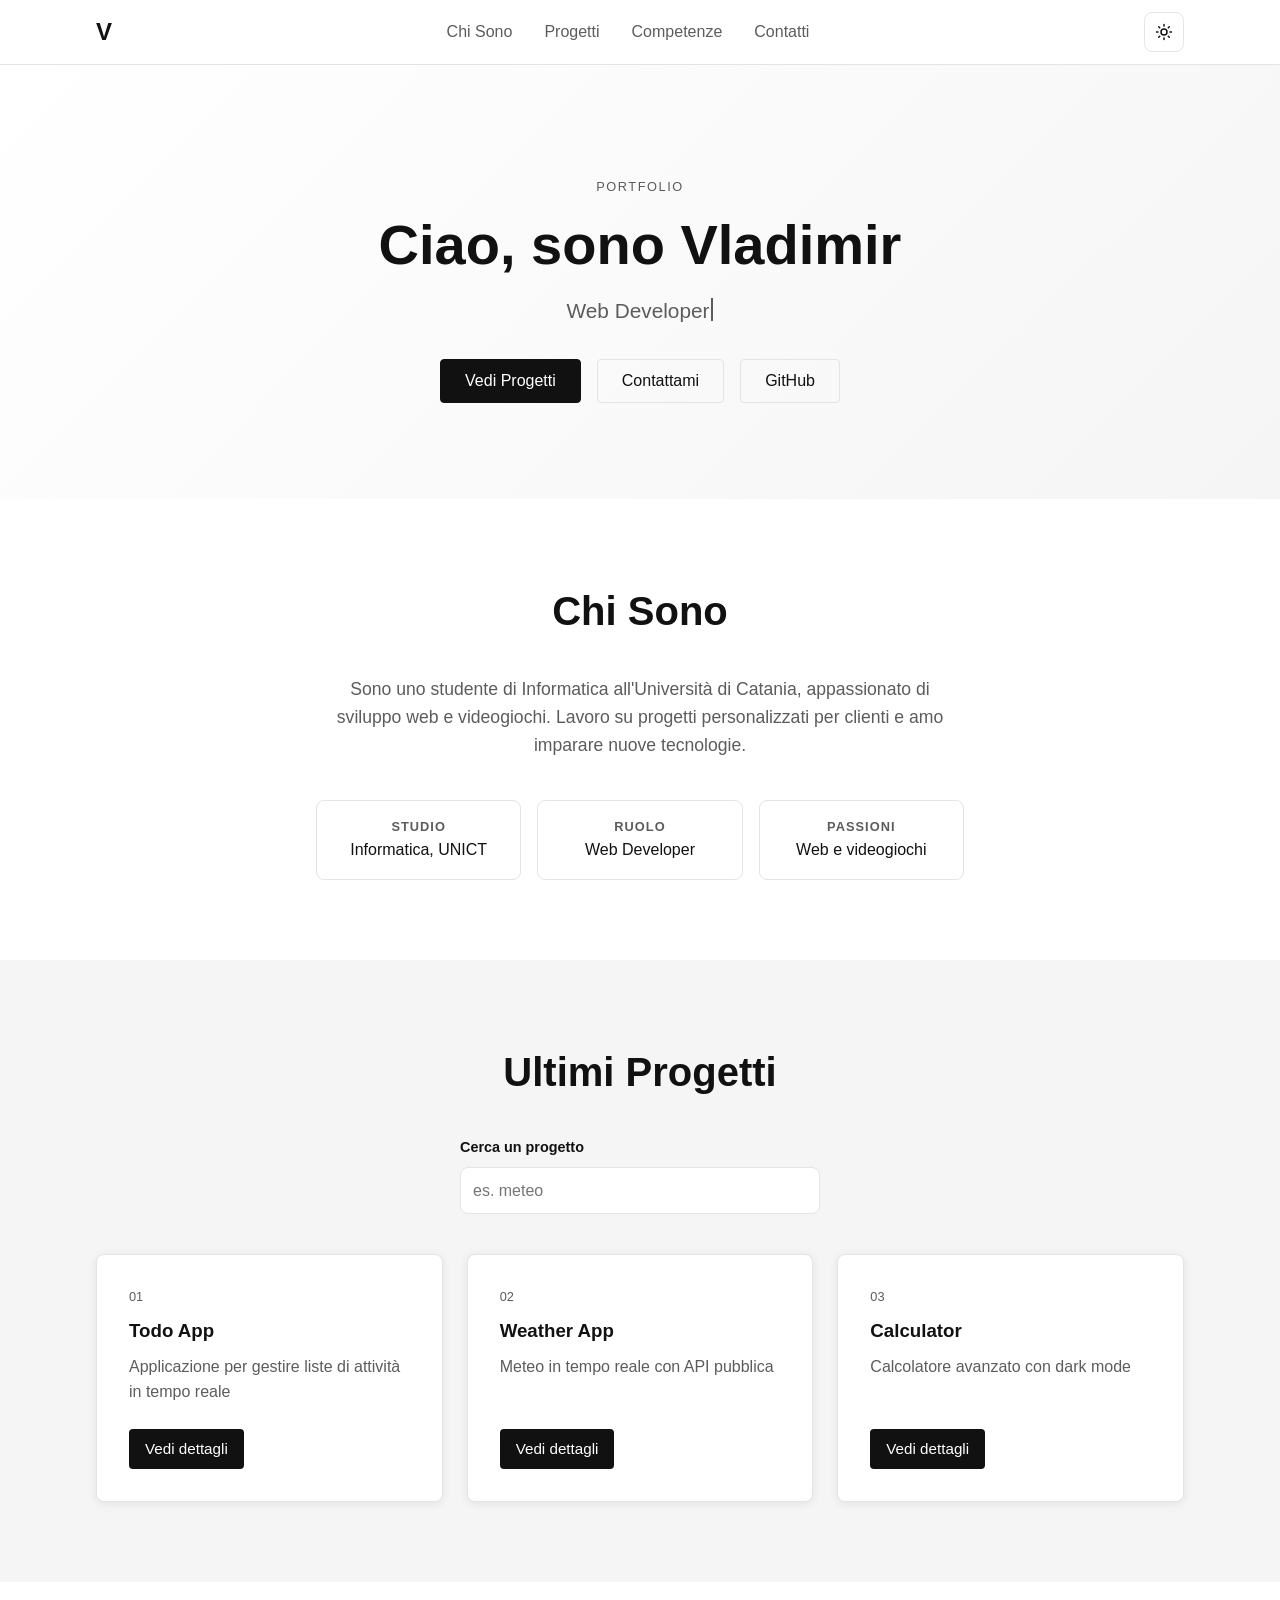
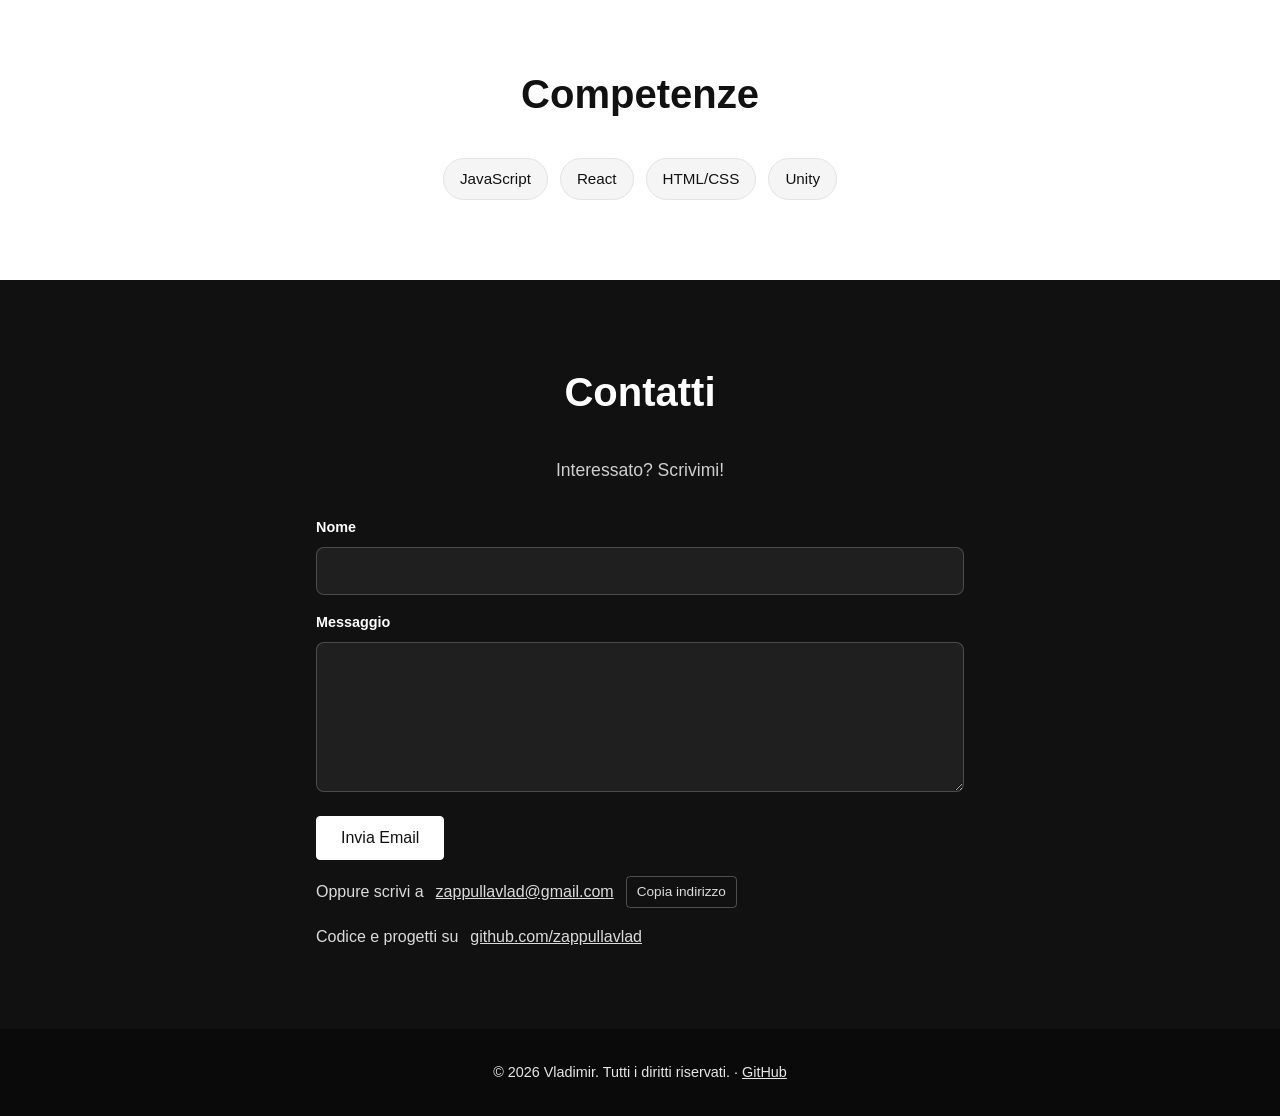
==== index.html @ 9444d444 "Primo commit: portfolio personale Co-Authored-By: Claude Opus 5.5 (1M context) <noreply@anthropic.co" ====
<!DOCTYPE html>
<html lang="it">
<head>
    <meta charset="UTF-8">
    <meta name="viewport" content="width=device-width, initial-scale=1.0">
    <meta name="description" content="Vladimir, Web Developer e studente di Informatica all'Università di Catania.">
    <title>Vladimir - Web Developer</title>
    <link rel="stylesheet" href="style.css">
    <script>
        // Applica il tema salvato prima del render per evitare il flash
        try {
            const t = localStorage.getItem('theme');
            if (t) document.documentElement.dataset.theme = t;
        } catch (e) {}
    </script>
</head>
<body>
    <a class="skip-link" href="#main">Vai al contenuto</a>

    <header class="navbar">
        <div class="container nav-inner">
            <a href="#home" class="logo" aria-label="Vladimir, torna all'inizio">V</a>

            <nav id="nav-menu" class="nav-menu" aria-label="Navigazione principale">
                <ul class="nav-links">
                    <li><a href="#about">Chi Sono</a></li>
                    <li><a href="#projects">Progetti</a></li>
                    <li><a href="#skills">Competenze</a></li>
                    <li><a href="#contact">Contatti</a></li>
                </ul>
            </nav>

            <div class="nav-actions">
                <button class="icon-btn" id="theme-toggle" type="button" aria-label="Cambia tema">
                    <svg class="icon-sun" viewBox="0 0 24 24" aria-hidden="true"><circle cx="12" cy="12" r="4"/><path d="M12 2v2M12 20v2M4.9 4.9l1.4 1.4M17.7 17.7l1.4 1.4M2 12h2M20 12h2M4.9 19.1l1.4-1.4M17.7 6.3l1.4-1.4"/></svg>
                    <svg class="icon-moon" viewBox="0 0 24 24" aria-hidden="true"><path d="M21 12.8A9 9 0 1 1 11.2 3a7 7 0 0 0 9.8 9.8z"/></svg>
                </button>
                <button class="icon-btn menu-toggle" id="menu-toggle" type="button" aria-label="Apri menu" aria-expanded="false" aria-controls="nav-menu">
                    <span></span><span></span><span></span>
                </button>
            </div>
        </div>
    </header>

    <main id="main">
        <!-- HERO -->
        <section id="home" class="hero">
            <div class="container">
                <p class="eyebrow">Portfolio</p>
                <h1>Ciao, sono Vladimir</h1>
                <p class="hero-sub">
                    <span id="typed">Web Developer</span><span class="caret" aria-hidden="true"></span>
                </p>
                <div class="hero-actions">
                    <a href="#projects" class="cta-btn">Vedi Progetti</a>
                    <a href="#contact" class="ghost-btn">Contattami</a>
                    <a href="https://github.com/zappullavlad" class="ghost-btn" target="_blank" rel="noopener">GitHub</a>
                </div>
            </div>
        </section>

        <!-- ABOUT -->
        <section id="about" class="section">
            <div class="container narrow reveal">
                <h2>Chi Sono</h2>
                <p class="lead">Sono uno studente di Informatica all'Università di Catania, appassionato di sviluppo web e videogiochi. Lavoro su progetti personalizzati per clienti e amo imparare nuove tecnologie.</p>
                <ul class="facts">
                    <li><strong>Studio</strong><span>Informatica, UNICT</span></li>
                    <li><strong>Ruolo</strong><span>Web Developer</span></li>
                    <li><strong>Passioni</strong><span>Web e videogiochi</span></li>
                </ul>
            </div>
        </section>

        <!-- PROJECTS -->
        <section id="projects" class="section alt">
            <div class="container">
                <h2 class="reveal">Ultimi Progetti</h2>
                <div class="search-wrap reveal">
                    <label for="project-search">Cerca un progetto</label>
                    <input id="project-search" type="search" placeholder="es. meteo" autocomplete="off">
                </div>
                <div id="projects-grid" class="projects-grid"></div>
                <div id="projects-empty" class="empty" hidden>
                    <p>Nessun progetto corrisponde alla ricerca.</p>
                    <button type="button" class="ghost-btn" id="clear-search">Mostra tutti i progetti</button>
                </div>
            </div>
        </section>

        <!-- SKILLS -->
        <section id="skills" class="section">
            <div class="container narrow reveal">
                <h2>Competenze</h2>
                <ul class="skills" id="skills-list"></ul>
            </div>
        </section>

        <!-- CONTACT -->
        <section id="contact" class="section contact">
            <div class="container narrow reveal">
                <h2>Contatti</h2>
                <p class="lead">Interessato? Scrivimi!</p>

                <form id="contact-form" class="contact-form" novalidate>
                    <div class="field">
                        <label for="cf-name">Nome</label>
                        <input id="cf-name" name="name" type="text" required autocomplete="name">
                        <p class="error" id="cf-name-err" hidden>Inserisci il tuo nome.</p>
                    </div>
                    <div class="field">
                        <label for="cf-message">Messaggio</label>
                        <textarea id="cf-message" name="message" rows="5" required></textarea>
                        <p class="error" id="cf-message-err" hidden>Scrivi un messaggio prima di inviare.</p>
                    </div>
                    <button type="submit" class="cta-btn light">Invia Email</button>
                </form>

                <p class="alt-contact">
                    Oppure scrivi a <a id="email-link" href="#"></a>
                    <button type="button" class="copy-btn" id="copy-email">Copia indirizzo</button>
                </p>
                <p class="alt-contact">
                    Codice e progetti su <a href="https://github.com/zappullavlad" target="_blank" rel="noopener">github.com/zappullavlad</a>
                </p>
            </div>
        </section>
    </main>

    <footer>
        <p>&copy; <span id="year">2026</span> Vladimir. Tutti i diritti riservati. · <a href="https://github.com/zappullavlad" target="_blank" rel="noopener">GitHub</a></p>
    </footer>

    <!-- Dettaglio progetto -->
    <dialog id="project-dialog" class="project-dialog" aria-labelledby="dialog-title">
        <form method="dialog" class="dialog-inner">
            <button class="icon-btn dialog-close" value="close" aria-label="Chiudi">&times;</button>
            <h3 id="dialog-title"></h3>
            <p id="dialog-desc"></p>
            <div id="dialog-links" class="dialog-links"></div>
        </form>
    </dialog>

    <div id="toast" class="toast" role="status" aria-live="polite"></div>

    <script src="script.js"></script>
</body>
</html>
---- style.css ----
/* VARIABILI GLOBALI */
:root {
    --bg: #ffffff;
    --bg-alt: #f5f5f5;
    --surface: #ffffff;
    --text: #111111;
    --muted: #5c5c5c;
    --border: #e4e4e4;
    --accent: #111111;
    --accent-text: #ffffff;
    --contact-bg: #111111;
    --contact-text: #ffffff;
    --shadow: 0 2px 10px rgba(0, 0, 0, 0.08);
    --shadow-hover: 0 12px 28px rgba(0, 0, 0, 0.14);
    --radius: 8px;
    --dur: 200ms;
    --ease: cubic-bezier(0.2, 0.7, 0.2, 1);
    color-scheme: light;
}

@media (prefers-color-scheme: dark) {
    :root:not([data-theme="light"]) {
        --bg: #0f0f10;
        --bg-alt: #161618;
        --surface: #1c1c1f;
        --text: #f2f2f2;
        --muted: #a3a3a8;
        --border: #2c2c30;
        --accent: #f2f2f2;
        --accent-text: #0f0f10;
        --contact-bg: #1c1c1f;
        --contact-text: #f2f2f2;
        --shadow: 0 1px 0 rgba(255, 255, 255, 0.04);
        --shadow-hover: 0 12px 28px rgba(0, 0, 0, 0.5);
        color-scheme: dark;
    }
}

:root[data-theme="dark"] {
    --bg: #0f0f10;
    --bg-alt: #161618;
    --surface: #1c1c1f;
    --text: #f2f2f2;
    --muted: #a3a3a8;
    --border: #2c2c30;
    --accent: #f2f2f2;
    --accent-text: #0f0f10;
    --contact-bg: #1c1c1f;
    --contact-text: #f2f2f2;
    --shadow: 0 1px 0 rgba(255, 255, 255, 0.04);
    --shadow-hover: 0 12px 28px rgba(0, 0, 0, 0.5);
    color-scheme: dark;
}

/* RESET */
* {
    margin: 0;
    padding: 0;
    box-sizing: border-box;
}

html {
    scroll-behavior: smooth;
    scroll-padding-top: 72px;
}

body {
    font-family: -apple-system, BlinkMacSystemFont, 'Segoe UI', Roboto, Oxygen, Ubuntu, Cantarell, sans-serif;
    line-height: 1.6;
    color: var(--text);
    background: var(--bg);
    transition: background var(--dur) var(--ease), color var(--dur) var(--ease);
}

a { color: inherit; }

:focus-visible {
    outline: 2px solid var(--accent);
    outline-offset: 3px;
    border-radius: 4px;
}

.skip-link {
    position: absolute;
    left: 16px;
    top: -48px;
    background: var(--accent);
    color: var(--accent-text);
    padding: 8px 16px;
    border-radius: 4px;
    z-index: 200;
}

.skip-link:focus { top: 8px; }

/* CONTAINER */
.container {
    max-width: 1120px;
    margin: 0 auto;
    padding: 0 16px;
}

.container.narrow { max-width: 680px; }

/* NAVBAR */
.navbar {
    background: color-mix(in srgb, var(--bg) 88%, transparent);
    backdrop-filter: saturate(1.4) blur(8px);
    border-bottom: 1px solid var(--border);
    position: sticky;
    top: 0;
    z-index: 100;
}

.nav-inner {
    display: flex;
    align-items: center;
    justify-content: space-between;
    gap: 16px;
    height: 64px;
}

.logo {
    font-size: 1.5rem;
    font-weight: 700;
    text-decoration: none;
}

.nav-links {
    display: flex;
    list-style: none;
    gap: 32px;
}

.nav-links a {
    text-decoration: none;
    color: var(--muted);
    padding: 4px 0;
    border-bottom: 2px solid transparent;
    transition: color var(--dur) var(--ease), border-color var(--dur) var(--ease);
}

.nav-links a:hover,
.nav-links a.active {
    color: var(--text);
    border-bottom-color: var(--text);
}

.nav-actions {
    display: flex;
    align-items: center;
    gap: 8px;
}

.icon-btn {
    width: 40px;
    height: 40px;
    display: inline-grid;
    place-items: center;
    background: transparent;
    border: 1px solid var(--border);
    border-radius: var(--radius);
    color: var(--text);
    cursor: pointer;
    transition: background var(--dur) var(--ease);
}

.icon-btn:hover { background: var(--bg-alt); }

.icon-btn svg {
    width: 18px;
    height: 18px;
    fill: none;
    stroke: currentColor;
    stroke-width: 2;
    stroke-linecap: round;
}

.icon-moon { display: none; }
:root[data-theme="dark"] .icon-sun { display: none; }
:root[data-theme="dark"] .icon-moon { display: block; }

@media (prefers-color-scheme: dark) {
    :root:not([data-theme="light"]) .icon-sun { display: none; }
    :root:not([data-theme="light"]) .icon-moon { display: block; }
}

.menu-toggle {
    display: none;
    gap: 4px;
    align-content: center;
}

.menu-toggle span {
    display: block;
    width: 18px;
    height: 2px;
    background: currentColor;
    transition: transform var(--dur) var(--ease), opacity var(--dur) var(--ease);
}

.menu-toggle[aria-expanded="true"] span:nth-child(1) { transform: translateY(6px) rotate(45deg); }
.menu-toggle[aria-expanded="true"] span:nth-child(2) { opacity: 0; }
.menu-toggle[aria-expanded="true"] span:nth-child(3) { transform: translateY(-6px) rotate(-45deg); }

/* HERO */
.hero {
    padding: 112px 0 96px;
    text-align: center;
    background: linear-gradient(135deg, var(--bg) 0%, var(--bg-alt) 100%);
}

.eyebrow {
    text-transform: uppercase;
    letter-spacing: 0.12em;
    font-size: 0.8rem;
    color: var(--muted);
    margin-bottom: 16px;
}

.hero h1 {
    font-size: clamp(2.25rem, 6vw, 3.5rem);
    line-height: 1.15;
    margin-bottom: 16px;
}

.hero-sub {
    font-size: clamp(1.05rem, 2.4vw, 1.3rem);
    color: var(--muted);
    margin-bottom: 32px;
    min-height: 1.6em;
}

.caret {
    display: inline-block;
    width: 2px;
    height: 1.1em;
    background: currentColor;
    margin-left: 2px;
    vertical-align: -0.15em;
    animation: blink 1s steps(1) infinite;
}

@keyframes blink { 50% { opacity: 0; } }

.hero-actions {
    display: flex;
    justify-content: center;
    gap: 16px;
    flex-wrap: wrap;
}

/* BOTTONI */
.cta-btn,
.ghost-btn,
.btn {
    display: inline-flex;
    align-items: center;
    justify-content: center;
    min-height: 44px;
    padding: 0 24px;
    border-radius: 4px;
    font: inherit;
    font-size: 1rem;
    text-decoration: none;
    cursor: pointer;
    transition: transform var(--dur) var(--ease), box-shadow var(--dur) var(--ease), background var(--dur) var(--ease);
}

.cta-btn {
    background: var(--accent);
    color: var(--accent-text);
    border: 1px solid var(--accent);
}

.cta-btn:hover {
    transform: translateY(-2px);
    box-shadow: var(--shadow-hover);
}

.cta-btn.light {
    background: var(--contact-text);
    color: var(--contact-bg);
    border-color: var(--contact-text);
}

.ghost-btn {
    background: transparent;
    color: var(--text);
    border: 1px solid var(--border);
}

.ghost-btn:hover { background: var(--bg-alt); }

.btn {
    min-height: 40px;
    padding: 0 16px;
    background: var(--accent);
    color: var(--accent-text);
    border: none;
    font-size: 0.95rem;
}

.btn:hover { opacity: 0.85; }

/* SEZIONI */
.section { padding: 80px 0; }
.section.alt { background: var(--bg-alt); }

.section h2 {
    text-align: center;
    font-size: clamp(1.8rem, 4vw, 2.5rem);
    margin-bottom: 32px;
}

.lead {
    font-size: 1.1rem;
    color: var(--muted);
    text-align: center;
}

/* ABOUT */
.facts {
    list-style: none;
    display: grid;
    grid-template-columns: repeat(3, 1fr);
    gap: 16px;
    margin-top: 40px;
}

.facts li {
    border: 1px solid var(--border);
    border-radius: var(--radius);
    padding: 16px;
    text-align: center;
}

.facts strong {
    display: block;
    font-size: 0.8rem;
    text-transform: uppercase;
    letter-spacing: 0.08em;
    color: var(--muted);
    font-weight: 600;
}

/* PROGETTI */
.search-wrap {
    max-width: 360px;
    margin: 0 auto 40px;
}

.search-wrap label,
.field label {
    display: block;
    font-size: 0.9rem;
    font-weight: 600;
    margin-bottom: 8px;
}

input,
textarea {
    width: 100%;
    font: inherit;
    color: var(--text);
    background: var(--surface);
    border: 1px solid var(--border);
    border-radius: var(--radius);
    padding: 10px 12px;
    min-height: 44px;
}

textarea { resize: vertical; }

.projects-grid {
    display: grid;
    grid-template-columns: repeat(auto-fill, minmax(min(100%, 300px), 1fr));
    gap: 24px;
}

.project-card {
    display: flex;
    flex-direction: column;
    background: var(--surface);
    border: 1px solid var(--border);
    padding: 32px;
    border-radius: var(--radius);
    box-shadow: var(--shadow);
    transition: transform var(--dur) var(--ease), box-shadow var(--dur) var(--ease);
}

.project-card:hover {
    transform: translateY(-4px);
    box-shadow: var(--shadow-hover);
}

.project-num {
    font-size: 0.8rem;
    color: var(--muted);
    font-variant-numeric: tabular-nums;
    margin-bottom: 8px;
}

.project-card h3 { margin-bottom: 8px; }

.project-card p {
    color: var(--muted);
    margin-bottom: 24px;
    flex: 1;
}

.empty {
    text-align: center;
    color: var(--muted);
    display: grid;
    gap: 16px;
    justify-items: center;
}

.empty[hidden] { display: none; }

/* DIALOG */
.project-dialog {
    margin: auto;
    border: 1px solid var(--border);
    border-radius: var(--radius);
    background: var(--surface);
    color: var(--text);
    width: min(520px, calc(100% - 32px));
    box-shadow: var(--shadow-hover);
}

.project-dialog::backdrop { background: rgba(0, 0, 0, 0.45); }

.project-dialog[open] { animation: pop var(--dur) var(--ease); }

@keyframes pop {
    from { opacity: 0; transform: translateY(8px); }
    to { opacity: 1; transform: none; }
}

.dialog-inner {
    position: relative;
    padding: 32px;
}

.dialog-close {
    position: absolute;
    top: 12px;
    right: 12px;
    font-size: 1.4rem;
    line-height: 1;
}

.dialog-inner h3 {
    font-size: 1.5rem;
    margin-bottom: 12px;
    padding-right: 40px;
}

.dialog-inner p {
    color: var(--muted);
    margin-bottom: 24px;
}

.dialog-links {
    display: flex;
    gap: 12px;
    flex-wrap: wrap;
}

.dialog-note {
    font-size: 0.9rem;
    color: var(--muted);
}

/* COMPETENZE */
.skills {
    list-style: none;
    display: flex;
    justify-content: center;
    gap: 12px;
    flex-wrap: wrap;
}

.skill {
    background: var(--bg-alt);
    border: 1px solid var(--border);
    padding: 8px 16px;
    border-radius: 999px;
    font-size: 0.95rem;
}

/* CONTATTI */
.contact {
    background: var(--contact-bg);
    color: var(--contact-text);
}

.contact .lead { color: inherit; opacity: 0.8; margin-bottom: 32px; }

.contact-form {
    display: grid;
    gap: 16px;
    text-align: left;
}

.contact-form input,
.contact-form textarea {
    background: rgba(255, 255, 255, 0.06);
    color: var(--contact-text);
    border-color: rgba(255, 255, 255, 0.2);
}

.contact-form [aria-invalid="true"] { border-color: #ff8a8a; }

.contact-form .cta-btn { justify-self: start; }

.error {
    color: #ff9d9d;
    font-size: 0.9rem;
    margin-top: 6px;
}

.alt-contact {
    margin-top: 16px;
    opacity: 0.85;
    display: flex;
    gap: 12px;
    align-items: center;
    flex-wrap: wrap;
}

.copy-btn {
    font: inherit;
    font-size: 0.85rem;
    background: transparent;
    color: inherit;
    border: 1px solid rgba(255, 255, 255, 0.3);
    border-radius: 4px;
    padding: 4px 10px;
    min-height: 32px;
    cursor: pointer;
}

/* FOOTER */
footer {
    background: #0a0a0a;
    color: #e6e6e6;
    text-align: center;
    padding: 32px 16px;
    font-size: 0.9rem;
}

/* TOAST */
.toast {
    position: fixed;
    left: 50%;
    bottom: 24px;
    transform: translate(-50%, 16px);
    background: var(--accent);
    color: var(--accent-text);
    padding: 10px 16px;
    border-radius: var(--radius);
    opacity: 0;
    pointer-events: none;
    transition: opacity var(--dur) var(--ease), transform var(--dur) var(--ease);
    z-index: 300;
}

.toast.show {
    opacity: 1;
    transform: translate(-50%, 0);
}

/* REVEAL ALLO SCROLL */
.js .reveal {
    opacity: 0;
    transform: translateY(16px);
    transition: opacity 500ms var(--ease), transform 500ms var(--ease);
}

.js .reveal.visible {
    opacity: 1;
    transform: none;
}

/* RESPONSIVE */
@media (max-width: 768px) {
    .menu-toggle { display: inline-grid; }

    .nav-menu {
        position: absolute;
        top: 64px;
        left: 0;
        right: 0;
        background: var(--bg);
        border-bottom: 1px solid var(--border);
        display: none;
    }

    .nav-menu.open { display: block; }

    .nav-links {
        flex-direction: column;
        gap: 0;
        padding: 8px 16px 16px;
    }

    .nav-links a {
        display: block;
        padding: 12px 0;
        border-bottom: 1px solid var(--border);
    }

    .nav-links a.active { border-bottom-color: var(--border); font-weight: 600; }

    .hero { padding: 72px 0 64px; }
    .section { padding: 56px 0; }
    .project-card { padding: 24px; }
    .facts { grid-template-columns: 1fr; }
}

@media (prefers-reduced-motion: reduce) {
    html { scroll-behavior: auto; }
    *, *::before, *::after {
        animation-duration: 0.01ms !important;
        animation-iteration-count: 1 !important;
        transition-duration: 0.01ms !important;
    }
    .js .reveal { opacity: 1; transform: none; }
}
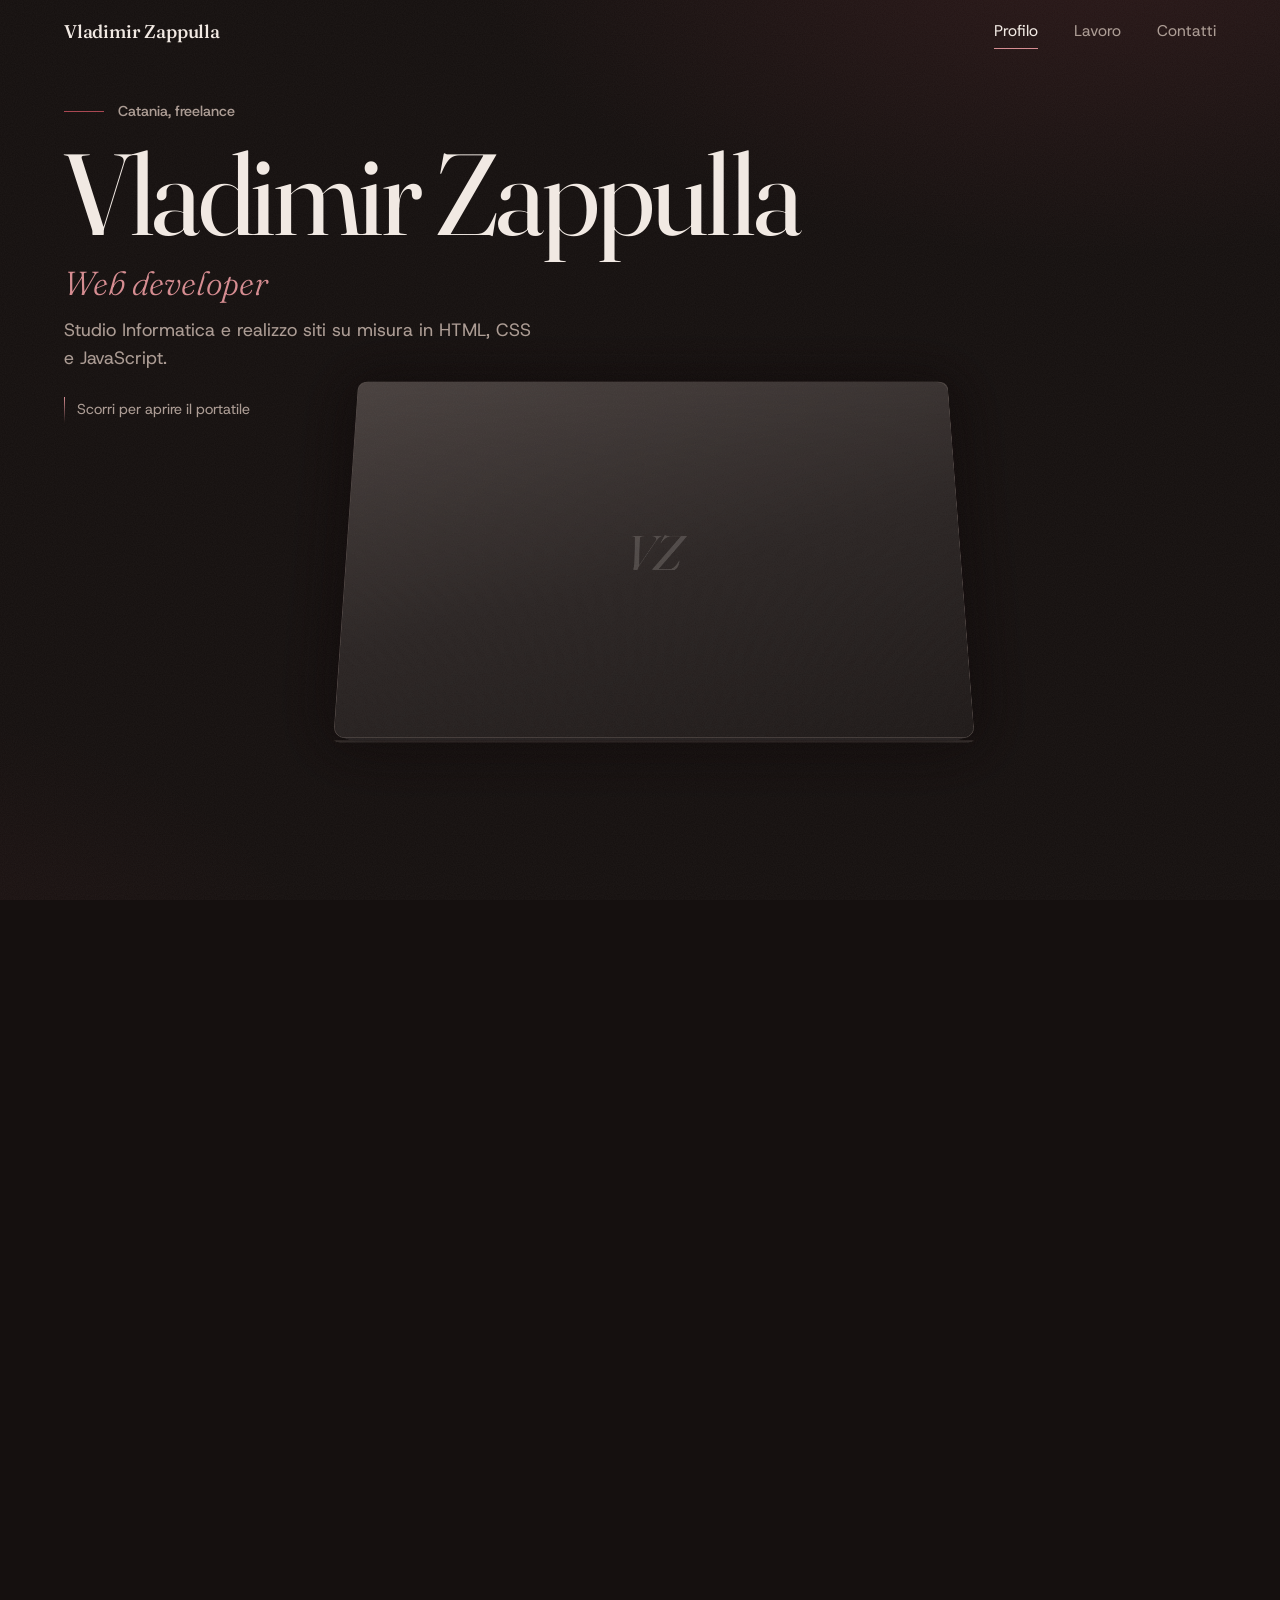
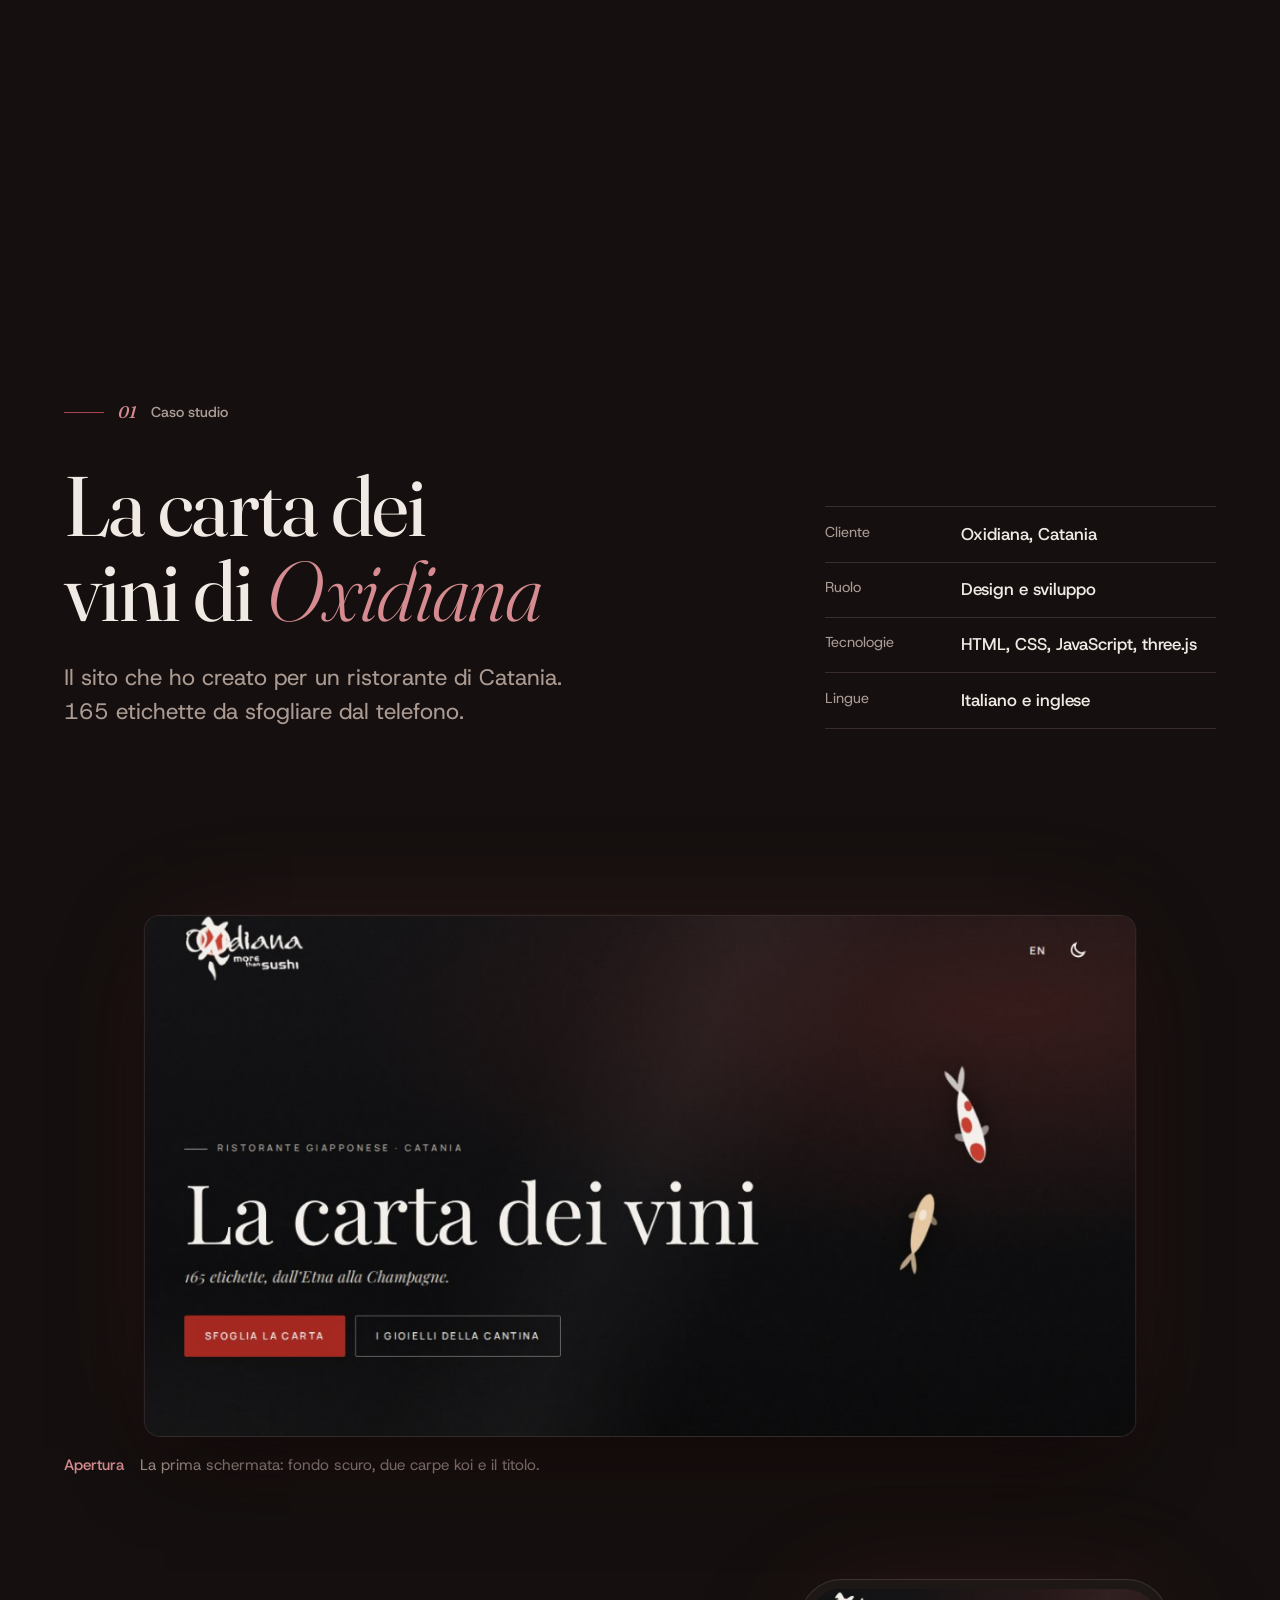
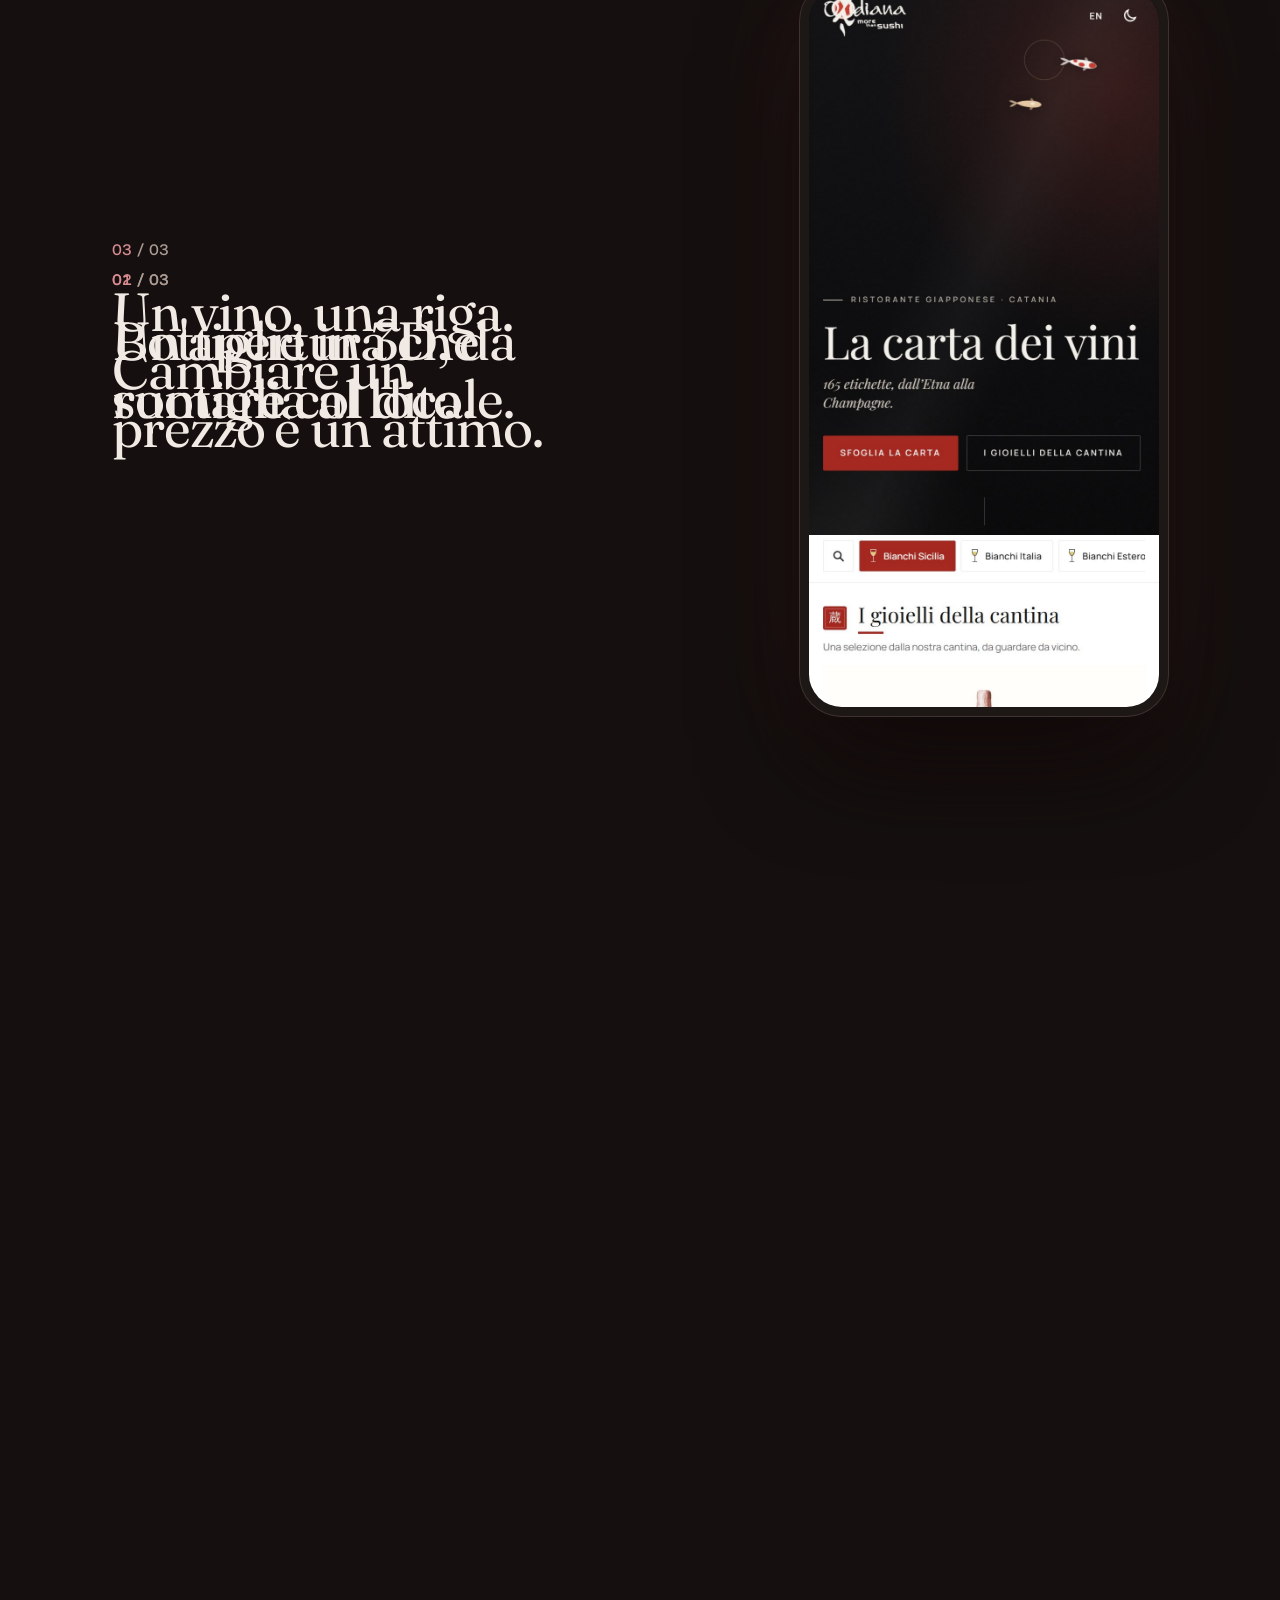
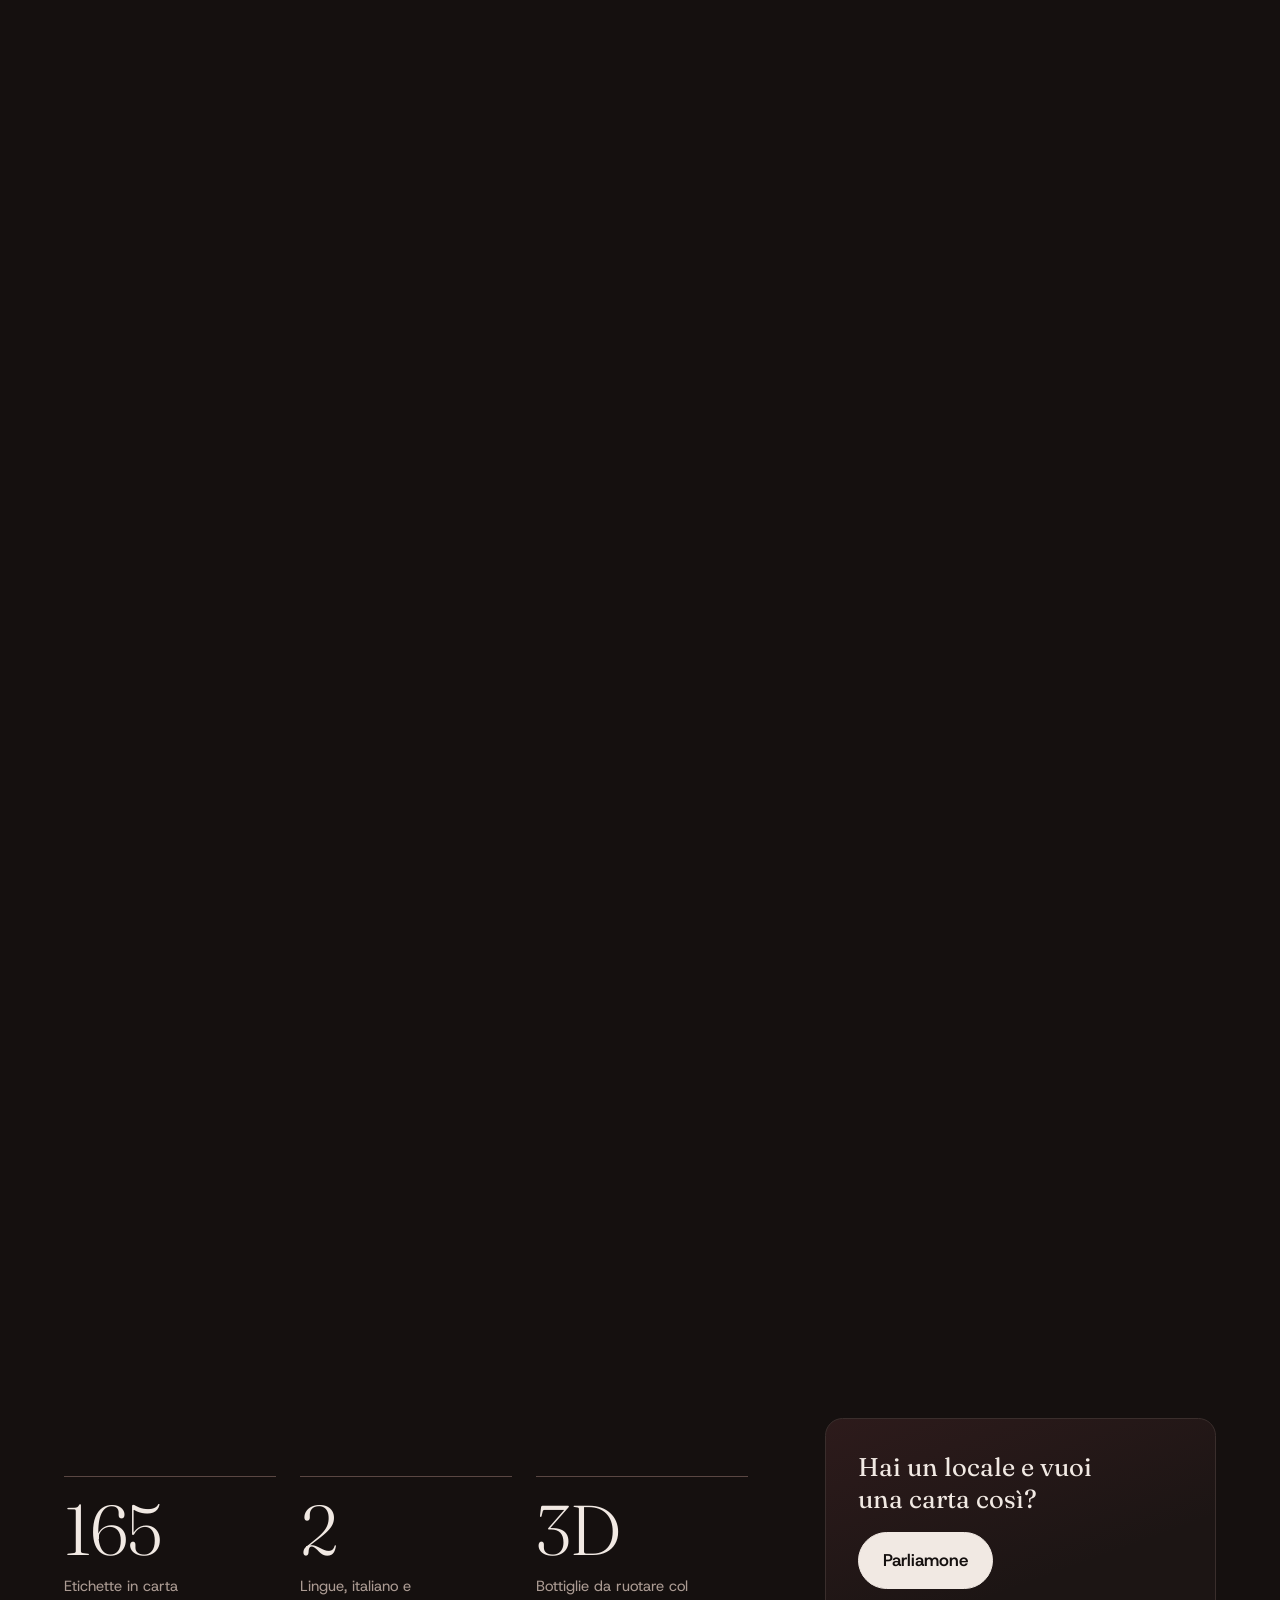
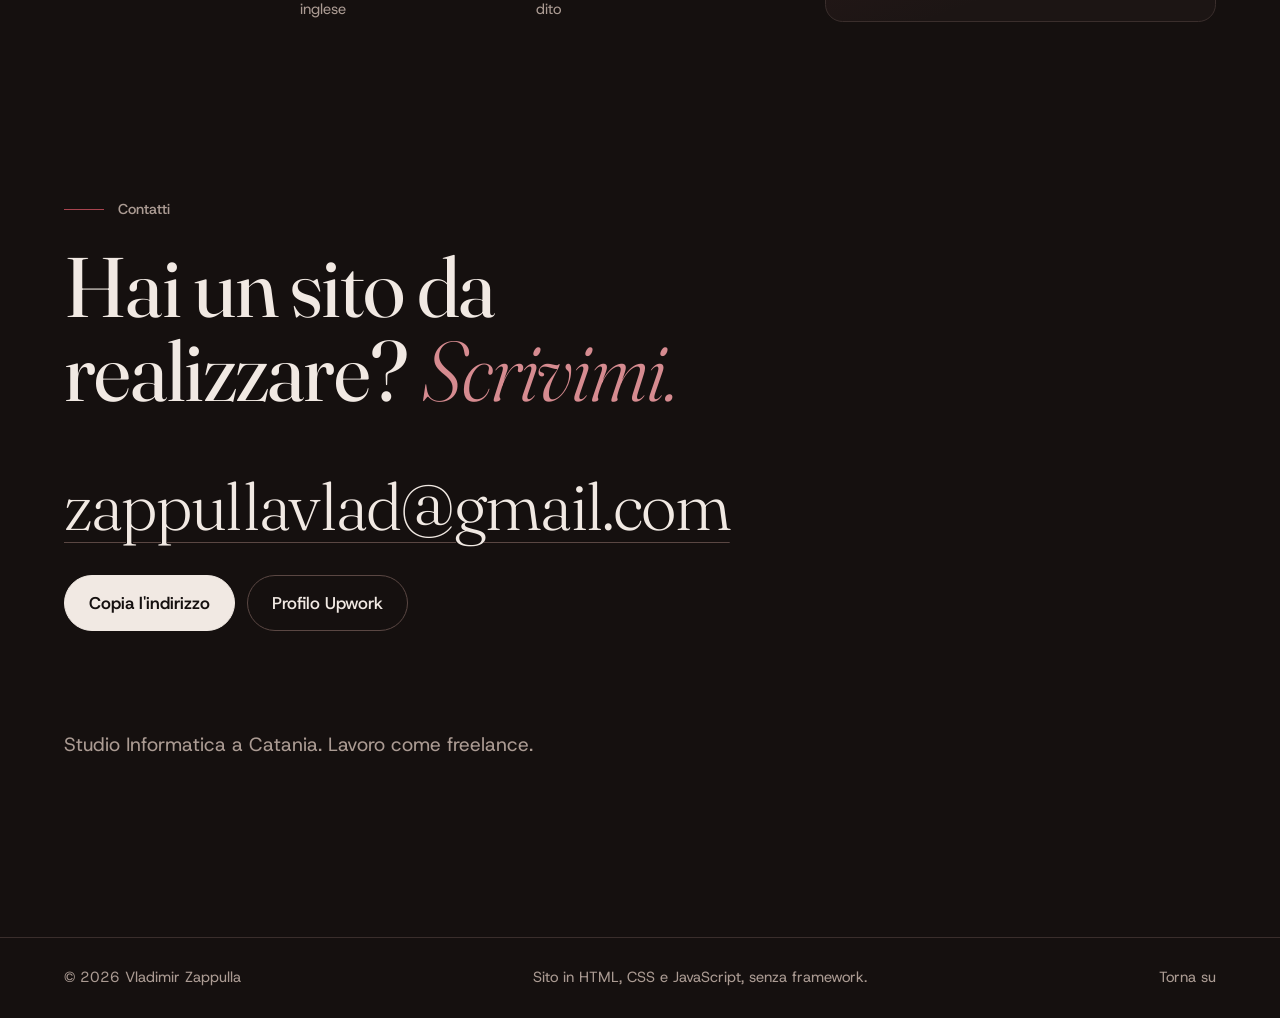
==== commit 9a4c514f: "Redesign: palette vino, case study Oxidiana, rimosso il gioco" ====
--- a/index.html
+++ b/index.html
@@ -3,145 +3,179 @@
 <head>
     <meta charset="UTF-8">
     <meta name="viewport" content="width=device-width, initial-scale=1.0">
-    <meta name="description" content="Vladimir, Web Developer e studente di Informatica all'Università di Catania.">
-    <title>Vladimir - Web Developer</title>
+    <title>Vladimir Zappulla, web developer</title>
+    <meta name="description" content="Vladimir Zappulla, web developer freelance e studente di Informatica a Catania. Caso studio: la carta dei vini online del ristorante Oxidiana.">
+    <meta name="theme-color" content="#15100f">
+    <meta property="og:type" content="website">
+    <meta property="og:locale" content="it_IT">
+    <meta property="og:title" content="Vladimir Zappulla, web developer">
+    <meta property="og:description" content="Web developer freelance a Catania. Caso studio: la carta dei vini online del ristorante Oxidiana.">
+    <link rel="icon" href="favicon.svg" type="image/svg+xml">
+    <link rel="preconnect" href="https://fonts.googleapis.com">
+    <link rel="preconnect" href="https://fonts.gstatic.com" crossorigin>
+    <link href="https://fonts.googleapis.com/css2?family=Fraunces:ital,opsz,wght@0,9..144,300..600;1,9..144,300..600&family=Host+Grotesk:wght@300..700&display=swap" rel="stylesheet">
     <link rel="stylesheet" href="style.css">
-    <script>
-        // Applica il tema salvato prima del render per evitare il flash
-        try {
-            const t = localStorage.getItem('theme');
-            if (t) document.documentElement.dataset.theme = t;
-        } catch (e) {}
-    </script>
 </head>
 <body>
-    <a class="skip-link" href="#main">Vai al contenuto</a>
+    <a class="salta" href="#contenuto">Vai al contenuto</a>
 
-    <header class="navbar">
-        <div class="container nav-inner">
-            <a href="#home" class="logo" aria-label="Vladimir, torna all'inizio">V</a>
-
-            <nav id="nav-menu" class="nav-menu" aria-label="Navigazione principale">
-                <ul class="nav-links">
-                    <li><a href="#about">Chi Sono</a></li>
-                    <li><a href="#projects">Progetti</a></li>
-                    <li><a href="#skills">Competenze</a></li>
-                    <li><a href="#contact">Contatti</a></li>
-                </ul>
-            </nav>
-
-            <div class="nav-actions">
-                <button class="icon-btn" id="theme-toggle" type="button" aria-label="Cambia tema">
-                    <svg class="icon-sun" viewBox="0 0 24 24" aria-hidden="true"><circle cx="12" cy="12" r="4"/><path d="M12 2v2M12 20v2M4.9 4.9l1.4 1.4M17.7 17.7l1.4 1.4M2 12h2M20 12h2M4.9 19.1l1.4-1.4M17.7 6.3l1.4-1.4"/></svg>
-                    <svg class="icon-moon" viewBox="0 0 24 24" aria-hidden="true"><path d="M21 12.8A9 9 0 1 1 11.2 3a7 7 0 0 0 9.8 9.8z"/></svg>
-                </button>
-                <button class="icon-btn menu-toggle" id="menu-toggle" type="button" aria-label="Apri menu" aria-expanded="false" aria-controls="nav-menu">
-                    <span></span><span></span><span></span>
-                </button>
-            </div>
-        </div>
+    <header class="bar">
+        <a class="bar__name" href="#inizio">Vladimir Zappulla</a>
+        <nav class="bar__nav" aria-label="Sezioni">
+            <a href="#inizio">Profilo</a>
+            <a href="#carta">Lavoro</a>
+            <a href="#contatti">Contatti</a>
+        </nav>
     </header>
 
-    <main id="main">
-        <!-- HERO -->
-        <section id="home" class="hero">
-            <div class="container">
-                <p class="eyebrow">Portfolio</p>
-                <h1>Ciao, sono Vladimir</h1>
-                <p class="hero-sub">
-                    <span id="typed">Web Developer</span><span class="caret" aria-hidden="true"></span>
-                </p>
-                <div class="hero-actions">
-                    <a href="#projects" class="cta-btn">Vedi Progetti</a>
-                    <a href="#contact" class="ghost-btn">Contattami</a>
-                    <a href="https://github.com/zappullavlad" class="ghost-btn" target="_blank" rel="noopener">GitHub</a>
+    <main id="contenuto" tabindex="-1">
+        <!-- APERTURA: il portatile si apre e mostra il profilo Upwork -->
+        <section id="inizio" class="scena scena--portatile" data-zona>
+            <div class="scena__palco">
+                <div class="intro">
+                    <p class="intro__sopra">Catania, freelance</p>
+                    <h1>Vladimir Zappulla</h1>
+                    <p class="intro__ruolo">Web developer</p>
+                    <p class="intro__chi">Studio Informatica e realizzo siti su misura in HTML, CSS e JavaScript.</p>
+                    <p class="intro__scorri">Scorri per aprire il portatile</p>
+                </div>
+
+                <div class="portatile" aria-hidden="true">
+                    <div class="portatile__coperchio">
+                        <div class="portatile__retro"><span>VZ</span></div>
+                        <div class="portatile__fronte">
+                            <div class="schermo" id="schermo-portatile"></div>
+                        </div>
+                    </div>
+                    <div class="portatile__base">
+                        <div class="portatile__tasti"></div>
+                        <div class="portatile__trackpad"></div>
+                        <div class="portatile__bordo"></div>
+                    </div>
+                </div>
+
+            </div>
+        </section>
+
+        <!-- Il profilo come testo vero: sul telefono si legge qui, e da qui viene copiato nello schermo del portatile -->
+        <section class="profilo-esteso" data-zona aria-label="Il mio profilo Upwork">
+            <article class="profilo" id="profilo">
+                <div class="profilo__barra"><span>upwork.com/freelancers/~01bda8b907b40f8a60</span></div>
+                <div class="profilo__corpo">
+                    <div class="profilo__lato">
+                        <div class="profilo__avatar">VZ</div>
+                        <p class="profilo__nome">Vladimir Z.</p>
+                        <p class="profilo__luogo">Sicily, Italy</p>
+                        <dl>
+                            <div><dt>Hourly rate</dt><dd>$16.00</dd></div>
+                            <div><dt>Availability</dt><dd>More than 30 hrs/week</dd></div>
+                            <div><dt>Languages</dt><dd>Italian, native<br>English, conversational</dd></div>
+                            <div><dt>Education</dt><dd>University of Catania<br>Bachelor&#39;s degree, 2021–2027</dd></div>
+                        </dl>
+                    </div>
+                    <div class="profilo__centro">
+                        <p class="profilo__titolo">Junior Web Developer | Custom Websites</p>
+                        <p class="profilo__testo">I build clean, responsive websites with HTML, CSS, and JavaScript. Focused on front-end projects: landing pages, custom sites, and mobile-friendly designs. Quick turnaround, attention to detail, and always happy to communicate clearly.</p>
+                        <p class="profilo__voce">Skills</p>
+                        <ul class="profilo__skill">
+                            <li>HTML5</li>
+                            <li>CSS 3</li>
+                            <li>JavaScript</li>
+                            <li>Responsive Design</li>
+                            <li>Git</li>
+                        </ul>
+                        <a class="profilo__apri" href="https://www.upwork.com/freelancers/~01bda8b907b40f8a60">View profile on Upwork</a>
+                    </div>
+                </div>
+            </article>
+        </section>
+
+        <!-- IL PROGETTO: la carta dei vini -->
+        <section id="carta" class="progetto" data-zona aria-labelledby="titolo-carta">
+            <div class="wrap progetto__testa">
+                <div class="progetto__indice" data-rivela>
+                    <span class="progetto__numero">01</span>
+                    <span>Caso studio</span>
+                </div>
+
+                <div class="progetto__titoli">
+                    <h2 class="titolo" id="titolo-carta" data-rivela>La carta dei vini di <em>Oxidiana</em></h2>
+                    <p class="lead" data-rivela>Il sito che ho creato per un ristorante di Catania. 165 etichette da sfogliare dal telefono.</p>
+                </div>
+
+                <dl class="scheda" data-rivela>
+                    <div><dt>Cliente</dt><dd>Oxidiana, Catania</dd></div>
+                    <div><dt>Ruolo</dt><dd>Design e sviluppo</dd></div>
+                    <div><dt>Tecnologie</dt><dd>HTML, CSS, JavaScript, three.js</dd></div>
+                    <div><dt>Lingue</dt><dd>Italiano e inglese</dd></div>
+                </dl>
+            </div>
+
+            <figure class="finestra" id="finestra">
+                <div class="finestra__vetro">
+                    <img src="img/vini/apertura.jpg" alt="L'apertura del sito: fondo scuro, due carpe koi e il titolo La carta dei vini" width="1200" height="630" loading="lazy">
+                </div>
+                <figcaption><span>Apertura</span> La prima schermata: fondo scuro, due carpe koi e il titolo.</figcaption>
+            </figure>
+
+            <div class="scorri-telefono" id="scorri-telefono">
+                <div class="scorri-telefono__palco">
+                    <ol class="passi">
+                        <li class="passo attivo">
+                            <span class="passo__numero">01 <span>/ 03</span></span>
+                            <h3>Un'apertura che somiglia al locale.</h3>
+                        </li>
+                        <li class="passo">
+                            <span class="passo__numero">02 <span>/ 03</span></span>
+                            <h3>Bottiglie in 3D, da ruotare col dito.</h3>
+                        </li>
+                        <li class="passo">
+                            <span class="passo__numero">03 <span>/ 03</span></span>
+                            <h3>Un vino, una riga. Cambiare un prezzo è un attimo.</h3>
+                        </li>
+                    </ol>
+                    <div class="telefono">
+                        <img src="img/vini/telefono.jpg" alt="Il sito visto dal telefono: l'apertura, la vetrina con una bottiglia in 3D e l'elenco dei vini bianchi di Sicilia con i prezzi" width="800" height="5900" loading="lazy">
+                    </div>
+                </div>
+            </div>
+
+            <div class="wrap progetto__chiusa">
+                <dl class="cifre">
+                    <div data-rivela><dt>Etichette in carta</dt><dd>165</dd></div>
+                    <div data-rivela><dt>Lingue, italiano e inglese</dt><dd>2</dd></div>
+                    <div data-rivela><dt>Bottiglie da ruotare col dito</dt><dd>3D</dd></div>
+                </dl>
+                <div class="progetto__cta" data-rivela>
+                    <p>Hai un locale e vuoi una carta così?</p>
+                    <a class="tasto" href="#contatti">Parliamone</a>
                 </div>
             </div>
         </section>
 
-        <!-- ABOUT -->
-        <section id="about" class="section">
-            <div class="container narrow reveal">
-                <h2>Chi Sono</h2>
-                <p class="lead">Sono uno studente di Informatica all'Università di Catania, appassionato di sviluppo web e videogiochi. Lavoro su progetti personalizzati per clienti e amo imparare nuove tecnologie.</p>
-                <ul class="facts">
-                    <li><strong>Studio</strong><span>Informatica, UNICT</span></li>
-                    <li><strong>Ruolo</strong><span>Web Developer</span></li>
-                    <li><strong>Passioni</strong><span>Web e videogiochi</span></li>
-                </ul>
-            </div>
-        </section>
-
-        <!-- PROJECTS -->
-        <section id="projects" class="section alt">
-            <div class="container">
-                <h2 class="reveal">Ultimi Progetti</h2>
-                <div class="search-wrap reveal">
-                    <label for="project-search">Cerca un progetto</label>
-                    <input id="project-search" type="search" placeholder="es. meteo" autocomplete="off">
+        <!-- CONTATTI -->
+        <section id="contatti" class="contatti" data-zona aria-labelledby="titolo-contatti">
+            <div class="wrap">
+                <p class="sopratitolo" data-rivela>Contatti</p>
+                <h2 class="titolo" id="titolo-contatti" data-rivela>Hai un sito da realizzare? <em>Scrivimi.</em></h2>
+                <a class="mail" href="mailto:zappullavlad@gmail.com" data-rivela>zappullavlad@gmail.com</a>
+                <div class="contatti__azioni" data-rivela>
+                    <button type="button" class="tasto" id="copia-mail">Copia l'indirizzo</button>
+                    <a class="tasto tasto--filo" href="https://www.upwork.com/freelancers/~01bda8b907b40f8a60">Profilo Upwork</a>
                 </div>
-                <div id="projects-grid" class="projects-grid"></div>
-                <div id="projects-empty" class="empty" hidden>
-                    <p>Nessun progetto corrisponde alla ricerca.</p>
-                    <button type="button" class="ghost-btn" id="clear-search">Mostra tutti i progetti</button>
-                </div>
-            </div>
-        </section>
-
-        <!-- SKILLS -->
-        <section id="skills" class="section">
-            <div class="container narrow reveal">
-                <h2>Competenze</h2>
-                <ul class="skills" id="skills-list"></ul>
-            </div>
-        </section>
-
-        <!-- CONTACT -->
-        <section id="contact" class="section contact">
-            <div class="container narrow reveal">
-                <h2>Contatti</h2>
-                <p class="lead">Interessato? Scrivimi!</p>
-
-                <form id="contact-form" class="contact-form" novalidate>
-                    <div class="field">
-                        <label for="cf-name">Nome</label>
-                        <input id="cf-name" name="name" type="text" required autocomplete="name">
-                        <p class="error" id="cf-name-err" hidden>Inserisci il tuo nome.</p>
-                    </div>
-                    <div class="field">
-                        <label for="cf-message">Messaggio</label>
-                        <textarea id="cf-message" name="message" rows="5" required></textarea>
-                        <p class="error" id="cf-message-err" hidden>Scrivi un messaggio prima di inviare.</p>
-                    </div>
-                    <button type="submit" class="cta-btn light">Invia Email</button>
-                </form>
-
-                <p class="alt-contact">
-                    Oppure scrivi a <a id="email-link" href="#"></a>
-                    <button type="button" class="copy-btn" id="copy-email">Copia indirizzo</button>
-                </p>
-                <p class="alt-contact">
-                    Codice e progetti su <a href="https://github.com/zappullavlad" target="_blank" rel="noopener">github.com/zappullavlad</a>
-                </p>
+                <p class="contatti__stato" id="stato-copia" role="status" aria-live="polite"></p>
+                <p class="contatti__chi" data-rivela>Studio Informatica a Catania. Lavoro come freelance.</p>
             </div>
         </section>
     </main>
 
-    <footer>
-        <p>&copy; <span id="year">2026</span> Vladimir. Tutti i diritti riservati. · <a href="https://github.com/zappullavlad" target="_blank" rel="noopener">GitHub</a></p>
+    <footer class="piede">
+        <div class="wrap piede__riga">
+            <p>&copy; 2026 Vladimir Zappulla</p>
+            <p>Sito in HTML, CSS e JavaScript, senza framework.</p>
+            <a href="#inizio">Torna su</a>
+        </div>
     </footer>
-
-    <!-- Dettaglio progetto -->
-    <dialog id="project-dialog" class="project-dialog" aria-labelledby="dialog-title">
-        <form method="dialog" class="dialog-inner">
-            <button class="icon-btn dialog-close" value="close" aria-label="Chiudi">&times;</button>
-            <h3 id="dialog-title"></h3>
-            <p id="dialog-desc"></p>
-            <div id="dialog-links" class="dialog-links"></div>
-        </form>
-    </dialog>
-
-    <div id="toast" class="toast" role="status" aria-live="polite"></div>
 
     <script src="script.js"></script>
 </body>
--- a/style.css
+++ b/style.css
@@ -1,55 +1,26 @@
-/* VARIABILI GLOBALI */
+/* VARIABILI GLOBALI
+   Una sola famiglia di colori, calda come una sala di sera:
+   fondo nero tinto di vino, grigi della stessa famiglia, un solo accento. */
 :root {
-    --bg: #ffffff;
-    --bg-alt: #f5f5f5;
-    --surface: #ffffff;
-    --text: #111111;
-    --muted: #5c5c5c;
-    --border: #e4e4e4;
-    --accent: #111111;
-    --accent-text: #ffffff;
-    --contact-bg: #111111;
-    --contact-text: #ffffff;
-    --shadow: 0 2px 10px rgba(0, 0, 0, 0.08);
-    --shadow-hover: 0 12px 28px rgba(0, 0, 0, 0.14);
-    --radius: 8px;
-    --dur: 200ms;
-    --ease: cubic-bezier(0.2, 0.7, 0.2, 1);
-    color-scheme: light;
-}
-
-@media (prefers-color-scheme: dark) {
-    :root:not([data-theme="light"]) {
-        --bg: #0f0f10;
-        --bg-alt: #161618;
-        --surface: #1c1c1f;
-        --text: #f2f2f2;
-        --muted: #a3a3a8;
-        --border: #2c2c30;
-        --accent: #f2f2f2;
-        --accent-text: #0f0f10;
-        --contact-bg: #1c1c1f;
-        --contact-text: #f2f2f2;
-        --shadow: 0 1px 0 rgba(255, 255, 255, 0.04);
-        --shadow-hover: 0 12px 28px rgba(0, 0, 0, 0.5);
-        color-scheme: dark;
-    }
-}
-
-:root[data-theme="dark"] {
-    --bg: #0f0f10;
-    --bg-alt: #161618;
-    --surface: #1c1c1f;
-    --text: #f2f2f2;
-    --muted: #a3a3a8;
-    --border: #2c2c30;
-    --accent: #f2f2f2;
-    --accent-text: #0f0f10;
-    --contact-bg: #1c1c1f;
-    --contact-text: #f2f2f2;
-    --shadow: 0 1px 0 rgba(255, 255, 255, 0.04);
-    --shadow-hover: 0 12px 28px rgba(0, 0, 0, 0.5);
-    color-scheme: dark;
+    --fondo: #15100f;
+    --fondo-2: #1c1514;
+    --superficie: #221a19;
+    --linea: #3a2e2c;
+    --linea-forte: #5a4743;
+    --testo: #f1e9e3;
+    --tenue: #ab9b93;
+    --vino: #a8444f;
+    --vino-chiaro: #d68b90;
+    --ombra: 12 6 6;
+
+    --serif: "Fraunces", "Iowan Old Style", Georgia, serif;
+    --sans: "Host Grotesk", "Segoe UI", system-ui, sans-serif;
+
+    --gutter: clamp(1.25rem, 5vw, 4.5rem);
+    --bar: 4rem;
+    --max: 74rem;
+    --rapido: 220ms;
+    --curva: cubic-bezier(0.2, 0.7, 0.2, 1);
 }
 
 /* RESET */
@@ -60,573 +31,1152 @@
 }
 
 html {
-    scroll-behavior: smooth;
-    scroll-padding-top: 72px;
+    scroll-padding-top: var(--bar);
+    -webkit-text-size-adjust: 100%;
+    color-scheme: dark;
+}
+
+@media (prefers-reduced-motion: no-preference) {
+    html {
+        scroll-behavior: smooth;
+    }
 }
 
 body {
-    font-family: -apple-system, BlinkMacSystemFont, 'Segoe UI', Roboto, Oxygen, Ubuntu, Cantarell, sans-serif;
+    font-family: var(--sans);
+    font-size: 1.0625rem;
     line-height: 1.6;
-    color: var(--text);
-    background: var(--bg);
-    transition: background var(--dur) var(--ease), color var(--dur) var(--ease);
-}
-
-a { color: inherit; }
+    color: var(--testo);
+    background:
+        radial-gradient(ellipse 70% 55% at 85% -10%, rgb(168 68 79 / 0.16), transparent 70%),
+        radial-gradient(ellipse 50% 45% at -10% 110%, rgb(168 68 79 / 0.07), transparent 70%),
+        var(--fondo);
+    background-attachment: fixed;
+    -webkit-font-smoothing: antialiased;
+}
+
+/* grana leggera sopra tutto, non riceve clic */
+body::after {
+    content: "";
+    position: fixed;
+    inset: 0;
+    z-index: 300;
+    pointer-events: none;
+    opacity: 0.07;
+    background-image: url("data:image/svg+xml,%3Csvg xmlns='http://www.w3.org/2000/svg' width='160' height='160'%3E%3Cfilter id='g'%3E%3CfeTurbulence type='fractalNoise' baseFrequency='0.9' numOctaves='2' stitchTiles='stitch'/%3E%3CfeColorMatrix values='0 0 0 0 1 0 0 0 0 0.95 0 0 0 0 0.9 0 0 0 0.6 0'/%3E%3C/filter%3E%3Crect width='100%25' height='100%25' filter='url(%23g)'/%3E%3C/svg%3E");
+}
+
+img {
+    display: block;
+    max-width: 100%;
+    height: auto;
+}
+
+a {
+    color: inherit;
+}
+
+button {
+    font: inherit;
+    color: inherit;
+}
+
+ol,
+ul {
+    list-style: none;
+}
+
+::selection {
+    background: var(--vino);
+    color: var(--testo);
+}
 
 :focus-visible {
-    outline: 2px solid var(--accent);
+    outline: 2px solid var(--vino-chiaro);
     outline-offset: 3px;
-    border-radius: 4px;
-}
-
-.skip-link {
+    border-radius: 2px;
+}
+
+main:focus {
+    outline: none;
+}
+
+.wrap {
+    max-width: calc(var(--max) + 2 * var(--gutter));
+    margin: 0 auto;
+    padding-inline: var(--gutter);
+}
+
+/* salta al contenuto: visibile solo da tastiera */
+.salta {
+    position: fixed;
+    top: 0.75rem;
+    left: 0.75rem;
+    z-index: 400;
+    padding: 0.6rem 1rem;
+    border-radius: 99px;
+    background: var(--testo);
+    color: var(--fondo);
+    font-weight: 600;
+    text-decoration: none;
+    transform: translateY(-160%);
+    transition: transform var(--rapido) var(--curva);
+}
+
+.salta:focus-visible {
+    transform: none;
+}
+
+/* BARRA IN ALTO */
+.bar {
+    position: fixed;
+    top: 0;
+    left: 0;
+    right: 0;
+    z-index: 100;
+    display: flex;
+    align-items: center;
+    justify-content: space-between;
+    gap: 1.5rem;
+    height: var(--bar);
+    padding: 0 var(--gutter);
+    border-bottom: 1px solid transparent;
+    transition: background-color 300ms, border-color 300ms;
+}
+
+.sotto .bar {
+    background: rgb(21 16 15 / 0.82);
+    border-bottom-color: rgb(58 46 44 / 0.6);
+    -webkit-backdrop-filter: blur(12px);
+    backdrop-filter: blur(12px);
+}
+
+.bar a {
+    text-decoration: none;
+}
+
+.bar__name {
+    font-family: var(--serif);
+    font-size: 1.15rem;
+    font-weight: 500;
+    letter-spacing: -0.01em;
+    transition: color var(--rapido);
+}
+
+.bar__name:hover {
+    color: var(--vino-chiaro);
+}
+
+.bar__nav {
+    display: flex;
+    gap: clamp(1.25rem, 3vw, 2.25rem);
+    color: var(--tenue);
+    font-size: 0.97rem;
+}
+
+.bar__nav a {
+    position: relative;
+    padding: 0.4rem 0;
+    transition: color var(--rapido);
+}
+
+.bar__nav a::after {
+    content: "";
     position: absolute;
-    left: 16px;
-    top: -48px;
-    background: var(--accent);
-    color: var(--accent-text);
-    padding: 8px 16px;
-    border-radius: 4px;
-    z-index: 200;
-}
-
-.skip-link:focus { top: 8px; }
-
-/* CONTAINER */
-.container {
-    max-width: 1120px;
-    margin: 0 auto;
-    padding: 0 16px;
-}
-
-.container.narrow { max-width: 680px; }
-
-/* NAVBAR */
-.navbar {
-    background: color-mix(in srgb, var(--bg) 88%, transparent);
-    backdrop-filter: saturate(1.4) blur(8px);
-    border-bottom: 1px solid var(--border);
+    left: 0;
+    right: 0;
+    bottom: 0.1rem;
+    height: 1px;
+    background: var(--vino-chiaro);
+    transform: scaleX(0);
+    transform-origin: 0 50%;
+    transition: transform 260ms var(--curva);
+}
+
+.bar__nav a:hover,
+.bar__nav a.active {
+    color: var(--testo);
+}
+
+.bar__nav a.active::after {
+    transform: scaleX(1);
+}
+
+/* TITOLI */
+h1,
+.titolo,
+.passo h3 {
+    font-family: var(--serif);
+    font-optical-sizing: auto;
+    font-weight: 400;
+    letter-spacing: -0.02em;
+    text-wrap: balance;
+}
+
+h1 em,
+.titolo em {
+    font-style: italic;
+    font-weight: 300;
+    color: var(--vino-chiaro);
+}
+
+.titolo {
+    max-width: 14em;
+    font-size: clamp(2.6rem, 6.6vw, 5.75rem);
+    line-height: 1;
+}
+
+.lead {
+    max-width: 34ch;
+    margin-top: 1.75rem;
+    font-size: clamp(1.15rem, 1.8vw, 1.4rem);
+    line-height: 1.5;
+    color: var(--tenue);
+    text-wrap: pretty;
+}
+
+.sopratitolo,
+.progetto__indice {
+    display: flex;
+    align-items: center;
+    gap: 0.9rem;
+    font-size: 0.9rem;
+    font-weight: 500;
+    color: var(--tenue);
+}
+
+.sopratitolo::before,
+.progetto__indice::before {
+    content: "";
+    width: 2.5rem;
+    height: 1px;
+    background: var(--vino);
+}
+
+/* pulsanti */
+.tasto {
+    display: inline-flex;
+    align-items: center;
+    gap: 0.5rem;
+    padding: 0.85rem 1.5rem;
+    border: 1px solid var(--testo);
+    border-radius: 99px;
+    background: var(--testo);
+    color: var(--fondo);
+    font-weight: 600;
+    text-decoration: none;
+    cursor: pointer;
+    transition:
+        background-color var(--rapido),
+        border-color var(--rapido),
+        color var(--rapido),
+        transform var(--rapido) var(--curva);
+}
+
+.tasto:hover {
+    background: var(--vino);
+    border-color: var(--vino);
+    color: var(--testo);
+}
+
+.tasto:active {
+    transform: scale(0.97);
+}
+
+.tasto.fatto {
+    background: var(--vino);
+    border-color: var(--vino);
+    color: var(--testo);
+}
+
+.tasto--filo {
+    border-color: var(--linea-forte);
+    background: none;
+    color: var(--testo);
+    font-weight: 500;
+}
+
+.tasto--filo:hover {
+    border-color: var(--testo);
+    background: rgb(241 233 227 / 0.06);
+}
+
+/* APERTURA: il portatile
+   Lo script scrive le variabili mentre si scorre. I valori qui sotto sono
+   quelli finali (portatile aperto, visto di fronte), usati anche senza animazioni. */
+.scena--portatile {
+    --apri: 0;
+    --inclina: 0;
+    --scala: 1;
+    --sposta: 0;
+    --luce: 1;
+    --intro: 0;
+    height: 380vh;
+}
+
+.scena__palco {
     position: sticky;
     top: 0;
-    z-index: 100;
-}
-
-.nav-inner {
-    display: flex;
+    display: grid;
+    place-items: center;
+    height: 100vh;
+    height: 100svh;
+    padding: var(--bar) var(--gutter) 3.5rem;
+    overflow: hidden;
+    perspective: 2200px;
+    perspective-origin: 50% 35%;
+}
+
+.intro {
+    position: absolute;
+    top: calc(var(--bar) + 4vh);
+    left: 0;
+    right: 0;
+    z-index: 2;
+    max-width: calc(var(--max) + 2 * var(--gutter));
+    margin: 0 auto;
+    padding-inline: var(--gutter);
+    opacity: var(--intro);
+    transform: translateY(calc((1 - var(--intro)) * -3rem));
+    pointer-events: none;
+}
+
+.intro__sopra {
+    display: flex;
+    align-items: center;
+    gap: 0.9rem;
+    font-size: 0.9rem;
+    font-weight: 500;
+    color: var(--tenue);
+}
+
+.intro__sopra::before {
+    content: "";
+    width: 2.5rem;
+    height: 1px;
+    background: var(--vino);
+}
+
+.intro h1 {
+    margin-top: 1rem;
+    font-size: clamp(3rem, 9vw, 8rem);
+    line-height: 0.95;
+    letter-spacing: -0.03em;
+}
+
+.intro__ruolo {
+    margin-top: 0.9rem;
+    font-family: var(--serif);
+    font-size: clamp(1.4rem, 2.6vw, 2.1rem);
+    font-style: italic;
+    font-weight: 300;
+    line-height: 1.2;
+    color: var(--vino-chiaro);
+}
+
+.intro__chi {
+    max-width: 44ch;
+    margin-top: 0.9rem;
+    font-size: clamp(1rem, 1.4vw, 1.15rem);
+    line-height: 1.55;
+    color: var(--tenue);
+    text-wrap: pretty;
+}
+
+.intro__scorri {
+    display: flex;
+    align-items: center;
+    gap: 0.75rem;
+    margin-top: 1.5rem;
+    font-size: 0.9rem;
+    color: var(--tenue);
+}
+
+.intro__scorri::before {
+    content: "";
+    width: 1px;
+    height: 1.8em;
+    background: linear-gradient(var(--vino-chiaro), transparent);
+}
+
+@media (prefers-reduced-motion: no-preference) {
+    .intro__scorri::before {
+        animation: goccia 1.8s var(--curva) infinite;
+        transform-origin: 50% 0;
+    }
+}
+
+@keyframes goccia {
+    0% { transform: scaleY(0); opacity: 1; }
+    70% { transform: scaleY(1); opacity: 1; }
+    100% { transform: scaleY(1); opacity: 0; }
+}
+
+.portatile {
+    --w: min(92vw, 1180px, calc((100svh - var(--bar) - 5.5rem) * 1.6));
+    position: relative;
+    width: var(--w);
+    height: calc(var(--w) / 1.6);
+    transform-style: preserve-3d;
+    transform-origin: 50% 100%;
+    transform:
+        translateY(calc(var(--sposta) * 1px))
+        rotateX(calc(var(--inclina) * 1deg))
+        scale3d(var(--scala), var(--scala), var(--scala));
+}
+
+/* il coperchio ruota sulla cerniera, che è il suo lato basso */
+.portatile__coperchio {
+    position: absolute;
+    inset: 0;
+    transform-style: preserve-3d;
+    transform-origin: 50% 100%;
+    transform: rotateX(calc(var(--apri) * 1deg)) translateZ(-2px);
+}
+
+.portatile__fronte,
+.portatile__retro {
+    position: absolute;
+    inset: 0;
+    border-radius: calc(var(--w) * 0.018);
+    backface-visibility: hidden;
+}
+
+.portatile__fronte {
+    padding: 1.5% 1.3% 2.1%;
+    background: #0a0707;
+    box-shadow: inset 0 0 0 1px #2f2725;
+}
+
+.portatile__retro {
+    display: grid;
+    place-items: center;
+    background: linear-gradient(165deg, #48403e, #2a2423 55%, #1e1918);
+    box-shadow: inset 0 0 0 1px #544a47;
+    transform: rotateX(180deg);
+}
+
+.portatile__retro span {
+    font-family: var(--serif);
+    font-size: calc(var(--w) * 0.085);
+    font-style: italic;
+    font-weight: 400;
+    letter-spacing: -0.02em;
+    color: rgb(241 233 227 / 0.18);
+}
+
+.schermo {
+    position: relative;
+    height: 100%;
+    overflow: hidden;
+    border-radius: calc(var(--w) * 0.007);
+    background: #fff;
+    container-type: inline-size;
+}
+
+/* schermo spento */
+.schermo::after {
+    content: "";
+    position: absolute;
+    inset: 0;
+    background: #0a0707;
+    opacity: calc(1 - var(--luce));
+    pointer-events: none;
+}
+
+.portatile__base {
+    position: absolute;
+    top: 100%;
+    left: 0;
+    width: 100%;
+    height: 100%;
+    border-radius: calc(var(--w) * 0.012) calc(var(--w) * 0.012) calc(var(--w) * 0.03) calc(var(--w) * 0.03);
+    background:
+        linear-gradient(rgb(255 240 230 / calc(var(--luce) * 0.1)), transparent 45%),
+        linear-gradient(#3a3331, #252020);
+    box-shadow: 0 0 7rem 1.5rem rgb(var(--ombra) / 0.7);
+    transform-style: preserve-3d;
+    transform-origin: 50% 0;
+    transform: rotateX(90deg);
+}
+
+.portatile__tasti {
+    position: absolute;
+    top: 7%;
+    left: 5%;
+    right: 5%;
+    height: 50%;
+    border-radius: calc(var(--w) * 0.006);
+    background-color: #0f0b0b;
+    background-image:
+        linear-gradient(to right, #2f2725 0 3px, transparent 3px),
+        linear-gradient(to bottom, #2f2725 0 3px, transparent 3px);
+    background-size: calc(100% / 14) calc(100% / 5);
+    box-shadow: 0 0 0 3px #2f2725;
+}
+
+.portatile__trackpad {
+    position: absolute;
+    top: 64%;
+    left: 33%;
+    width: 34%;
+    height: 30%;
+    border-radius: calc(var(--w) * 0.008);
+    box-shadow: inset 0 0 0 1px rgb(255 240 230 / 0.09);
+    background: rgb(0 0 0 / 0.12);
+}
+
+/* il bordo davanti: è quello che resta visibile quando si guarda il portatile di fronte */
+.portatile__bordo {
+    position: absolute;
+    top: 100%;
+    left: 0;
+    width: 100%;
+    height: calc(var(--w) * 0.014);
+    border-radius: 0 0 calc(var(--w) * 0.02) calc(var(--w) * 0.02);
+    background: linear-gradient(#544a47, #201b1a);
+    transform-origin: 50% 0;
+    transform: rotateX(-90deg);
+}
+
+/* Del portatile si può premere solo lo schermo, e solo quando è aperto:
+   il resto (retro e base) non deve rubare i clic al pulsante verde. */
+.portatile {
+    pointer-events: none;
+}
+
+.portatile__fronte {
+    pointer-events: auto;
+}
+
+.chiuso .portatile__fronte {
+    pointer-events: none;
+}
+
+/* IL PROFILO (stesso markup nello schermo del portatile e, sul telefono, nella pagina).
+   Ricalca la pagina di Upwork, per questo resta chiaro e verde. */
+.profilo {
+    display: flex;
+    flex-direction: column;
+    height: 100%;
+    background: #fff;
+    color: #10231a;
+    font-family: var(--sans);
+    line-height: 1.45;
+}
+
+.schermo .profilo {
+    font-size: 1.62cqw;
+}
+
+.profilo__barra {
+    padding: 0.7em 1.4em;
+    border-bottom: 1px solid #e1e6e1;
+    background: #f3f5f2;
+}
+
+.profilo__barra span {
+    display: block;
+    max-width: 34em;
+    margin: 0 auto;
+    padding: 0.35em 1.2em;
+    border-radius: 99px;
+    background: #fff;
+    color: #5c6b60;
+    font-size: 0.8em;
+    text-align: center;
+    overflow: hidden;
+    text-overflow: ellipsis;
+    white-space: nowrap;
+}
+
+.profilo__corpo {
+    display: grid;
+    grid-template-columns: 31% minmax(0, 1fr);
+    flex: 1;
+    min-height: 0;
+}
+
+.profilo__lato {
+    padding: 2.2em 2em;
+    border-right: 1px solid #e1e6e1;
+}
+
+.profilo__avatar {
+    display: grid;
+    place-items: center;
+    width: 5.2em;
+    height: 5.2em;
+    border-radius: 50%;
+    background: #14a800;
+    color: #fff;
+    font-size: 1.15em;
+    font-weight: 600;
+    letter-spacing: -0.02em;
+}
+
+.profilo__nome {
+    margin-top: 0.7em;
+    font-size: 1.75em;
+    font-weight: 600;
+    letter-spacing: -0.03em;
+    line-height: 1.1;
+}
+
+.profilo__luogo {
+    margin-top: 0.3em;
+    color: #5c6b60;
+}
+
+.profilo dl {
+    margin-top: 1.6em;
+}
+
+.profilo dl div {
+    padding: 0.8em 0;
+    border-top: 1px solid #e1e6e1;
+}
+
+.profilo dt {
+    font-size: 0.82em;
+    color: #5c6b60;
+}
+
+.profilo dd {
+    font-weight: 500;
+    font-variant-numeric: tabular-nums;
+}
+
+.profilo__centro {
+    padding: 2.4em 2.6em;
+}
+
+.profilo__titolo {
+    font-size: 2.1em;
+    font-weight: 600;
+    letter-spacing: -0.035em;
+    line-height: 1.1;
+}
+
+.profilo__testo {
+    max-width: 40em;
+    margin-top: 1.1em;
+    font-size: 1.08em;
+    color: #2c3d32;
+}
+
+.profilo__voce {
+    margin-top: 1.9em;
+    font-weight: 600;
+}
+
+.profilo__skill {
+    display: flex;
+    flex-wrap: wrap;
+    gap: 0.5em;
+    margin-top: 0.7em;
+}
+
+.profilo__skill li {
+    padding: 0.35em 1em;
+    border-radius: 99px;
+    background: #e8f2e6;
+    font-size: 0.95em;
+}
+
+.profilo__apri {
+    display: inline-block;
+    margin-top: 2em;
+    padding: 0.7em 1.5em;
+    border-radius: 99px;
+    background: #14a800;
+    color: #fff;
+    font-weight: 600;
+    text-decoration: none;
+    transition: background-color var(--rapido), transform var(--rapido) var(--curva);
+}
+
+.profilo__apri:hover {
+    background: #0f7d00;
+}
+
+.profilo__apri:active {
+    transform: scale(0.97);
+}
+
+.profilo__apri:focus-visible {
+    outline-color: #10231a;
+}
+
+/* nella pagina il profilo si vede solo dove lo schermo del portatile è troppo piccolo per leggerlo */
+.profilo-esteso {
+    display: none;
+    padding: 0 var(--gutter) 3rem;
+}
+
+.profilo-esteso .profilo {
+    height: auto;
+    border-radius: 1.25rem;
+    overflow: hidden;
+    font-size: 0.95rem;
+    box-shadow: 0 2rem 5rem -1.5rem rgb(var(--ombra) / 0.9);
+}
+
+.profilo-esteso .profilo__corpo {
+    grid-template-columns: 1fr;
+}
+
+.profilo-esteso .profilo__lato {
+    border-right: 0;
+    border-bottom: 1px solid #e1e6e1;
+    padding: 1.6em 1.4em;
+}
+
+.profilo-esteso .profilo__centro {
+    padding: 1.6em 1.4em 2em;
+}
+
+.profilo-esteso .profilo__titolo {
+    font-size: 1.6em;
+}
+
+/* IL PROGETTO: la carta dei vini come caso studio */
+.progetto {
+    padding-top: clamp(6rem, 14vw, 12rem);
+}
+
+.progetto__testa {
+    display: grid;
+    grid-template-columns: minmax(0, 7fr) minmax(0, 4fr);
+    column-gap: clamp(2rem, 6vw, 6rem);
+    row-gap: clamp(1.5rem, 3vw, 2.5rem);
+    align-items: end;
+}
+
+.progetto__indice {
+    grid-column: 1 / -1;
+}
+
+.progetto__numero {
+    font-family: var(--serif);
+    font-size: 1.05rem;
+    font-style: italic;
+    color: var(--vino-chiaro);
+    font-variant-numeric: tabular-nums;
+}
+
+/* scheda: cliente, ruolo, tecnologie, lingue */
+.scheda div {
+    display: grid;
+    grid-template-columns: 7.5rem minmax(0, 1fr);
+    gap: 1rem;
+    padding: 0.85rem 0;
+    border-top: 1px solid var(--linea);
+}
+
+.scheda div:last-child {
+    border-bottom: 1px solid var(--linea);
+}
+
+.scheda dt {
+    font-size: 0.9rem;
+    color: var(--tenue);
+}
+
+.scheda dd {
+    font-weight: 500;
+    text-wrap: pretty;
+}
+
+/* l'apertura del sito, in una cornice che cresce entrando */
+.finestra {
+    max-width: calc(var(--max) + 2 * var(--gutter));
+    margin: clamp(3.5rem, 8vw, 6.5rem) auto 0;
+    padding-inline: var(--gutter);
+}
+
+.finestra__vetro {
+    border-radius: clamp(0.6rem, 1.4vw, 1.1rem);
+    overflow: hidden;
+    background: var(--superficie);
+    box-shadow:
+        0 0 0 1px var(--linea),
+        0 2.5rem 6rem -1.5rem rgb(var(--ombra) / 0.95),
+        0 0 8rem -2rem rgb(168 68 79 / 0.25);
+    transform: scale(var(--s, 1));
+    transform-origin: 50% 100%;
+    will-change: transform;
+}
+
+.finestra img {
+    width: 100%;
+}
+
+.finestra figcaption {
+    display: flex;
+    flex-wrap: wrap;
+    gap: 0.5rem 1rem;
+    margin-top: 1.1rem;
+    font-size: 0.95rem;
+    color: var(--tenue);
+}
+
+.finestra figcaption span {
+    color: var(--vino-chiaro);
+    font-weight: 500;
+}
+
+/* scorrendo la pagina, il sito scorre dentro il telefono */
+.scorri-telefono {
+    height: 340vh;
+}
+
+.scorri-telefono__palco {
+    position: sticky;
+    top: 0;
+    display: grid;
+    grid-template-columns: minmax(0, 1fr) auto;
+    align-items: center;
+    gap: clamp(2rem, 7vw, 7rem);
+    max-width: calc(66rem + 2 * var(--gutter));
+    height: 100vh;
+    height: 100svh;
+    margin: 0 auto;
+    padding: var(--bar) var(--gutter) 1.5rem;
+}
+
+.passi {
+    display: grid;
+}
+
+.passo {
+    grid-area: 1 / 1;
+    align-self: center;
+    opacity: 0;
+    transform: translateY(1.25rem);
+    transition: opacity 300ms var(--curva), transform 300ms var(--curva);
+}
+
+.passo.attivo {
+    opacity: 1;
+    transform: none;
+}
+
+.passo__numero {
+    display: block;
+    margin-bottom: 1.25rem;
+    font-size: 0.95rem;
+    font-weight: 500;
+    color: var(--vino-chiaro);
+    font-variant-numeric: tabular-nums;
+}
+
+.passo__numero span {
+    color: var(--tenue);
+}
+
+.passo h3 {
+    max-width: 11em;
+    font-size: clamp(2rem, 4.2vw, 3.75rem);
+    line-height: 1.08;
+}
+
+.telefono {
+    --h: min(calc(100svh - var(--bar) - 3rem), 46rem);
+    width: calc(var(--h) / 2);
+    height: var(--h);
+    border: 0.6rem solid #1d1716;
+    border-radius: 2.6rem;
+    overflow: hidden;
+    background: #0a0707;
+    box-shadow:
+        0 0 0 1px #3f3331,
+        0 3rem 7rem -1rem rgb(var(--ombra) / 0.95),
+        0 0 7rem -1rem rgb(168 68 79 / 0.22);
+}
+
+.telefono img {
+    width: 100%;
+    transform: translate3d(0, calc(var(--scorri, 0) * -72.88%), 0);
+    will-change: transform;
+}
+
+/* chiusa del caso studio: cifre e invito */
+.progetto__chiusa {
+    display: grid;
+    grid-template-columns: minmax(0, 7fr) minmax(0, 4fr);
+    gap: clamp(2.5rem, 6vw, 6rem);
+    align-items: end;
+    padding-top: clamp(3rem, 7vw, 5rem);
+}
+
+.cifre {
+    display: grid;
+    grid-template-columns: repeat(3, minmax(0, 1fr));
+    gap: 1.5rem;
+}
+
+.cifre div {
+    display: flex;
+    flex-direction: column;
+    padding-top: 1.1rem;
+    border-top: 1px solid var(--linea-forte);
+}
+
+.cifre dd {
+    order: -1;
+    font-family: var(--serif);
+    font-size: clamp(2.75rem, 5.5vw, 4.5rem);
+    font-weight: 300;
+    line-height: 1;
+    letter-spacing: -0.02em;
+    font-variant-numeric: tabular-nums lining-nums;
+}
+
+.cifre dt {
+    max-width: 16ch;
+    margin-top: 0.6rem;
+    font-size: 0.92rem;
+    color: var(--tenue);
+}
+
+.progetto__cta {
+    display: flex;
+    flex-direction: column;
+    align-items: flex-start;
+    gap: 1.1rem;
+    padding: clamp(1.5rem, 3vw, 2rem);
+    border: 1px solid var(--linea);
+    border-radius: 1.1rem;
+    background: linear-gradient(160deg, rgb(168 68 79 / 0.12), transparent 70%), var(--fondo-2);
+}
+
+.progetto__cta p {
+    font-family: var(--serif);
+    font-size: clamp(1.3rem, 2vw, 1.6rem);
+    line-height: 1.25;
+    text-wrap: balance;
+}
+
+/* CONTATTI */
+.contatti {
+    display: flex;
+    align-items: center;
+    min-height: 90vh;
+    min-height: 90dvh;
+    padding-block: clamp(6rem, 14vw, 11rem);
+}
+
+.contatti .wrap {
+    width: 100%;
+}
+
+.contatti .titolo {
+    max-width: 11em;
+    margin-top: 1.5rem;
+}
+
+.mail {
+    display: inline-block;
+    max-width: 100%;
+    margin-top: clamp(2rem, 5vw, 3.5rem);
+    font-family: var(--serif);
+    font-size: clamp(1.5rem, 5.2vw, 4.25rem);
+    font-weight: 300;
+    line-height: 1.1;
+    letter-spacing: -0.02em;
+    overflow-wrap: anywhere;
+    text-decoration: underline;
+    text-decoration-thickness: 1px;
+    text-underline-offset: 0.18em;
+    text-decoration-color: var(--linea-forte);
+    transition: text-decoration-color var(--rapido), color var(--rapido);
+}
+
+.mail:hover {
+    color: var(--vino-chiaro);
+    text-decoration-color: var(--vino-chiaro);
+}
+
+.contatti__azioni {
+    display: flex;
+    flex-wrap: wrap;
+    gap: 0.75rem;
+    margin-top: 2rem;
+}
+
+.contatti__stato {
+    min-height: 1.6em;
+    margin-top: 0.75rem;
+    font-size: 0.9rem;
+    color: var(--tenue);
+}
+
+.contatti__chi {
+    max-width: 65ch;
+    margin-top: clamp(2.5rem, 6vw, 4rem);
+    font-size: clamp(1.05rem, 1.5vw, 1.2rem);
+    color: var(--tenue);
+}
+
+/* FOOTER */
+.piede {
+    border-top: 1px solid var(--linea);
+    color: var(--tenue);
+    font-size: 0.92rem;
+}
+
+.piede__riga {
+    display: flex;
+    flex-wrap: wrap;
     align-items: center;
     justify-content: space-between;
-    gap: 16px;
-    height: 64px;
-}
-
-.logo {
-    font-size: 1.5rem;
-    font-weight: 700;
+    gap: 0.5rem 2rem;
+    padding-block: 1.75rem;
+}
+
+.piede a {
     text-decoration: none;
-}
-
-.nav-links {
-    display: flex;
-    list-style: none;
-    gap: 32px;
-}
-
-.nav-links a {
-    text-decoration: none;
-    color: var(--muted);
-    padding: 4px 0;
-    border-bottom: 2px solid transparent;
-    transition: color var(--dur) var(--ease), border-color var(--dur) var(--ease);
-}
-
-.nav-links a:hover,
-.nav-links a.active {
-    color: var(--text);
-    border-bottom-color: var(--text);
-}
-
-.nav-actions {
-    display: flex;
-    align-items: center;
-    gap: 8px;
-}
-
-.icon-btn {
-    width: 40px;
-    height: 40px;
-    display: inline-grid;
-    place-items: center;
-    background: transparent;
-    border: 1px solid var(--border);
-    border-radius: var(--radius);
-    color: var(--text);
-    cursor: pointer;
-    transition: background var(--dur) var(--ease);
-}
-
-.icon-btn:hover { background: var(--bg-alt); }
-
-.icon-btn svg {
-    width: 18px;
-    height: 18px;
-    fill: none;
-    stroke: currentColor;
-    stroke-width: 2;
-    stroke-linecap: round;
-}
-
-.icon-moon { display: none; }
-:root[data-theme="dark"] .icon-sun { display: none; }
-:root[data-theme="dark"] .icon-moon { display: block; }
-
-@media (prefers-color-scheme: dark) {
-    :root:not([data-theme="light"]) .icon-sun { display: none; }
-    :root:not([data-theme="light"]) .icon-moon { display: block; }
-}
-
-.menu-toggle {
-    display: none;
-    gap: 4px;
-    align-content: center;
-}
-
-.menu-toggle span {
-    display: block;
-    width: 18px;
-    height: 2px;
-    background: currentColor;
-    transition: transform var(--dur) var(--ease), opacity var(--dur) var(--ease);
-}
-
-.menu-toggle[aria-expanded="true"] span:nth-child(1) { transform: translateY(6px) rotate(45deg); }
-.menu-toggle[aria-expanded="true"] span:nth-child(2) { opacity: 0; }
-.menu-toggle[aria-expanded="true"] span:nth-child(3) { transform: translateY(-6px) rotate(-45deg); }
-
-/* HERO */
-.hero {
-    padding: 112px 0 96px;
-    text-align: center;
-    background: linear-gradient(135deg, var(--bg) 0%, var(--bg-alt) 100%);
-}
-
-.eyebrow {
-    text-transform: uppercase;
-    letter-spacing: 0.12em;
-    font-size: 0.8rem;
-    color: var(--muted);
-    margin-bottom: 16px;
-}
-
-.hero h1 {
-    font-size: clamp(2.25rem, 6vw, 3.5rem);
-    line-height: 1.15;
-    margin-bottom: 16px;
-}
-
-.hero-sub {
-    font-size: clamp(1.05rem, 2.4vw, 1.3rem);
-    color: var(--muted);
-    margin-bottom: 32px;
-    min-height: 1.6em;
-}
-
-.caret {
-    display: inline-block;
-    width: 2px;
-    height: 1.1em;
-    background: currentColor;
-    margin-left: 2px;
-    vertical-align: -0.15em;
-    animation: blink 1s steps(1) infinite;
-}
-
-@keyframes blink { 50% { opacity: 0; } }
-
-.hero-actions {
-    display: flex;
-    justify-content: center;
-    gap: 16px;
-    flex-wrap: wrap;
-}
-
-/* BOTTONI */
-.cta-btn,
-.ghost-btn,
-.btn {
-    display: inline-flex;
-    align-items: center;
-    justify-content: center;
-    min-height: 44px;
-    padding: 0 24px;
-    border-radius: 4px;
-    font: inherit;
-    font-size: 1rem;
-    text-decoration: none;
-    cursor: pointer;
-    transition: transform var(--dur) var(--ease), box-shadow var(--dur) var(--ease), background var(--dur) var(--ease);
-}
-
-.cta-btn {
-    background: var(--accent);
-    color: var(--accent-text);
-    border: 1px solid var(--accent);
-}
-
-.cta-btn:hover {
-    transform: translateY(-2px);
-    box-shadow: var(--shadow-hover);
-}
-
-.cta-btn.light {
-    background: var(--contact-text);
-    color: var(--contact-bg);
-    border-color: var(--contact-text);
-}
-
-.ghost-btn {
-    background: transparent;
-    color: var(--text);
-    border: 1px solid var(--border);
-}
-
-.ghost-btn:hover { background: var(--bg-alt); }
-
-.btn {
-    min-height: 40px;
-    padding: 0 16px;
-    background: var(--accent);
-    color: var(--accent-text);
-    border: none;
-    font-size: 0.95rem;
-}
-
-.btn:hover { opacity: 0.85; }
-
-/* SEZIONI */
-.section { padding: 80px 0; }
-.section.alt { background: var(--bg-alt); }
-
-.section h2 {
-    text-align: center;
-    font-size: clamp(1.8rem, 4vw, 2.5rem);
-    margin-bottom: 32px;
-}
-
-.lead {
-    font-size: 1.1rem;
-    color: var(--muted);
-    text-align: center;
-}
-
-/* ABOUT */
-.facts {
-    list-style: none;
-    display: grid;
-    grid-template-columns: repeat(3, 1fr);
-    gap: 16px;
-    margin-top: 40px;
-}
-
-.facts li {
-    border: 1px solid var(--border);
-    border-radius: var(--radius);
-    padding: 16px;
-    text-align: center;
-}
-
-.facts strong {
-    display: block;
-    font-size: 0.8rem;
-    text-transform: uppercase;
-    letter-spacing: 0.08em;
-    color: var(--muted);
-    font-weight: 600;
-}
-
-/* PROGETTI */
-.search-wrap {
-    max-width: 360px;
-    margin: 0 auto 40px;
-}
-
-.search-wrap label,
-.field label {
-    display: block;
-    font-size: 0.9rem;
-    font-weight: 600;
-    margin-bottom: 8px;
-}
-
-input,
-textarea {
-    width: 100%;
-    font: inherit;
-    color: var(--text);
-    background: var(--surface);
-    border: 1px solid var(--border);
-    border-radius: var(--radius);
-    padding: 10px 12px;
-    min-height: 44px;
-}
-
-textarea { resize: vertical; }
-
-.projects-grid {
-    display: grid;
-    grid-template-columns: repeat(auto-fill, minmax(min(100%, 300px), 1fr));
-    gap: 24px;
-}
-
-.project-card {
-    display: flex;
-    flex-direction: column;
-    background: var(--surface);
-    border: 1px solid var(--border);
-    padding: 32px;
-    border-radius: var(--radius);
-    box-shadow: var(--shadow);
-    transition: transform var(--dur) var(--ease), box-shadow var(--dur) var(--ease);
-}
-
-.project-card:hover {
-    transform: translateY(-4px);
-    box-shadow: var(--shadow-hover);
-}
-
-.project-num {
-    font-size: 0.8rem;
-    color: var(--muted);
-    font-variant-numeric: tabular-nums;
-    margin-bottom: 8px;
-}
-
-.project-card h3 { margin-bottom: 8px; }
-
-.project-card p {
-    color: var(--muted);
-    margin-bottom: 24px;
-    flex: 1;
-}
-
-.empty {
-    text-align: center;
-    color: var(--muted);
-    display: grid;
-    gap: 16px;
-    justify-items: center;
-}
-
-.empty[hidden] { display: none; }
-
-/* DIALOG */
-.project-dialog {
-    margin: auto;
-    border: 1px solid var(--border);
-    border-radius: var(--radius);
-    background: var(--surface);
-    color: var(--text);
-    width: min(520px, calc(100% - 32px));
-    box-shadow: var(--shadow-hover);
-}
-
-.project-dialog::backdrop { background: rgba(0, 0, 0, 0.45); }
-
-.project-dialog[open] { animation: pop var(--dur) var(--ease); }
-
-@keyframes pop {
-    from { opacity: 0; transform: translateY(8px); }
-    to { opacity: 1; transform: none; }
-}
-
-.dialog-inner {
-    position: relative;
-    padding: 32px;
-}
-
-.dialog-close {
-    position: absolute;
-    top: 12px;
-    right: 12px;
-    font-size: 1.4rem;
-    line-height: 1;
-}
-
-.dialog-inner h3 {
-    font-size: 1.5rem;
-    margin-bottom: 12px;
-    padding-right: 40px;
-}
-
-.dialog-inner p {
-    color: var(--muted);
-    margin-bottom: 24px;
-}
-
-.dialog-links {
-    display: flex;
-    gap: 12px;
-    flex-wrap: wrap;
-}
-
-.dialog-note {
-    font-size: 0.9rem;
-    color: var(--muted);
-}
-
-/* COMPETENZE */
-.skills {
-    list-style: none;
-    display: flex;
-    justify-content: center;
-    gap: 12px;
-    flex-wrap: wrap;
-}
-
-.skill {
-    background: var(--bg-alt);
-    border: 1px solid var(--border);
-    padding: 8px 16px;
-    border-radius: 999px;
-    font-size: 0.95rem;
-}
-
-/* CONTATTI */
-.contact {
-    background: var(--contact-bg);
-    color: var(--contact-text);
-}
-
-.contact .lead { color: inherit; opacity: 0.8; margin-bottom: 32px; }
-
-.contact-form {
-    display: grid;
-    gap: 16px;
-    text-align: left;
-}
-
-.contact-form input,
-.contact-form textarea {
-    background: rgba(255, 255, 255, 0.06);
-    color: var(--contact-text);
-    border-color: rgba(255, 255, 255, 0.2);
-}
-
-.contact-form [aria-invalid="true"] { border-color: #ff8a8a; }
-
-.contact-form .cta-btn { justify-self: start; }
-
-.error {
-    color: #ff9d9d;
-    font-size: 0.9rem;
-    margin-top: 6px;
-}
-
-.alt-contact {
-    margin-top: 16px;
-    opacity: 0.85;
-    display: flex;
-    gap: 12px;
-    align-items: center;
-    flex-wrap: wrap;
-}
-
-.copy-btn {
-    font: inherit;
-    font-size: 0.85rem;
-    background: transparent;
-    color: inherit;
-    border: 1px solid rgba(255, 255, 255, 0.3);
-    border-radius: 4px;
-    padding: 4px 10px;
-    min-height: 32px;
-    cursor: pointer;
-}
-
-/* FOOTER */
-footer {
-    background: #0a0a0a;
-    color: #e6e6e6;
-    text-align: center;
-    padding: 32px 16px;
-    font-size: 0.9rem;
-}
-
-/* TOAST */
-.toast {
-    position: fixed;
-    left: 50%;
-    bottom: 24px;
-    transform: translate(-50%, 16px);
-    background: var(--accent);
-    color: var(--accent-text);
-    padding: 10px 16px;
-    border-radius: var(--radius);
+    transition: color var(--rapido);
+}
+
+.piede a:hover {
+    color: var(--testo);
+}
+
+/* ENTRATE: solo se lo script le attiva e il movimento è permesso */
+.rivela [data-rivela] {
     opacity: 0;
-    pointer-events: none;
-    transition: opacity var(--dur) var(--ease), transform var(--dur) var(--ease);
-    z-index: 300;
-}
-
-.toast.show {
-    opacity: 1;
-    transform: translate(-50%, 0);
-}
-
-/* REVEAL ALLO SCROLL */
-.js .reveal {
-    opacity: 0;
-    transform: translateY(16px);
-    transition: opacity 500ms var(--ease), transform 500ms var(--ease);
-}
-
-.js .reveal.visible {
+    transform: translateY(1.5rem);
+    transition:
+        opacity 700ms var(--curva) var(--ritardo, 0ms),
+        transform 700ms var(--curva) var(--ritardo, 0ms);
+}
+
+.rivela [data-rivela].visto {
     opacity: 1;
     transform: none;
 }
 
+/* SENZA ANIMAZIONI: niente sezioni bloccate, tutto in fila */
+.fermo .scena--portatile,
+.fermo .scorri-telefono {
+    height: auto;
+}
+
+.fermo .scena__palco,
+.fermo .scorri-telefono__palco {
+    position: static;
+    height: auto;
+}
+
+.fermo .scena__palco {
+    display: block;
+    padding-top: calc(var(--bar) + 2rem);
+    perspective: none;
+}
+
+.fermo .scena--portatile {
+    --intro: 1;
+}
+
+.fermo .intro {
+    position: static;
+    padding-inline: 0;
+}
+
+.fermo .portatile {
+    margin: 3rem auto 0;
+}
+
+.fermo .portatile__base {
+    display: none;
+}
+
+.fermo .intro__scorri {
+    display: none;
+}
+
+.fermo .scorri-telefono__palco {
+    padding-block: 4rem 0;
+}
+
+.fermo .passo {
+    grid-area: auto;
+    opacity: 1;
+    transform: none;
+    margin-bottom: 2.5rem;
+}
+
+.fermo .telefono {
+    overflow-y: auto;
+}
+
 /* RESPONSIVE */
-@media (max-width: 768px) {
-    .menu-toggle { display: inline-grid; }
-
-    .nav-menu {
-        position: absolute;
-        top: 64px;
-        left: 0;
-        right: 0;
-        background: var(--bg);
-        border-bottom: 1px solid var(--border);
+@media (max-width: 860px) {
+    .progetto__testa,
+    .progetto__chiusa {
+        grid-template-columns: 1fr;
+    }
+
+    /* telefono sopra, testo sotto */
+    .scorri-telefono__palco {
+        grid-template-columns: 1fr;
+        grid-template-rows: auto 1fr;
+        justify-items: center;
+        gap: 1.25rem;
+    }
+
+    .telefono {
+        --h: min(56svh, 34rem);
+        order: -1;
+        border-width: 0.45rem;
+        border-radius: 2rem;
+    }
+
+    .passi {
+        align-self: start;
+        width: 100%;
+    }
+
+    .passo {
+        align-self: start;
+    }
+
+    .passo__numero {
+        margin-bottom: 0.6rem;
+    }
+
+    .passo h3 {
+        font-size: clamp(1.6rem, 6.5vw, 2.4rem);
+    }
+}
+
+@media (max-width: 760px) {
+    .profilo-esteso {
+        display: block;
+    }
+}
+
+@media (max-width: 560px) {
+    .bar__name {
         display: none;
     }
 
-    .nav-menu.open { display: block; }
-
-    .nav-links {
-        flex-direction: column;
-        gap: 0;
-        padding: 8px 16px 16px;
-    }
-
-    .nav-links a {
-        display: block;
-        padding: 12px 0;
-        border-bottom: 1px solid var(--border);
-    }
-
-    .nav-links a.active { border-bottom-color: var(--border); font-weight: 600; }
-
-    .hero { padding: 72px 0 64px; }
-    .section { padding: 56px 0; }
-    .project-card { padding: 24px; }
-    .facts { grid-template-columns: 1fr; }
-}
-
-@media (prefers-reduced-motion: reduce) {
-    html { scroll-behavior: auto; }
-    *, *::before, *::after {
-        animation-duration: 0.01ms !important;
-        animation-iteration-count: 1 !important;
-        transition-duration: 0.01ms !important;
-    }
-    .js .reveal { opacity: 1; transform: none; }
-}
+    .bar__nav {
+        flex: 1;
+        justify-content: space-between;
+    }
+
+    .scheda div {
+        grid-template-columns: 6.5rem minmax(0, 1fr);
+    }
+
+    .cifre {
+        gap: 1rem;
+    }
+
+    .cifre dt {
+        font-size: 0.82rem;
+    }
+}
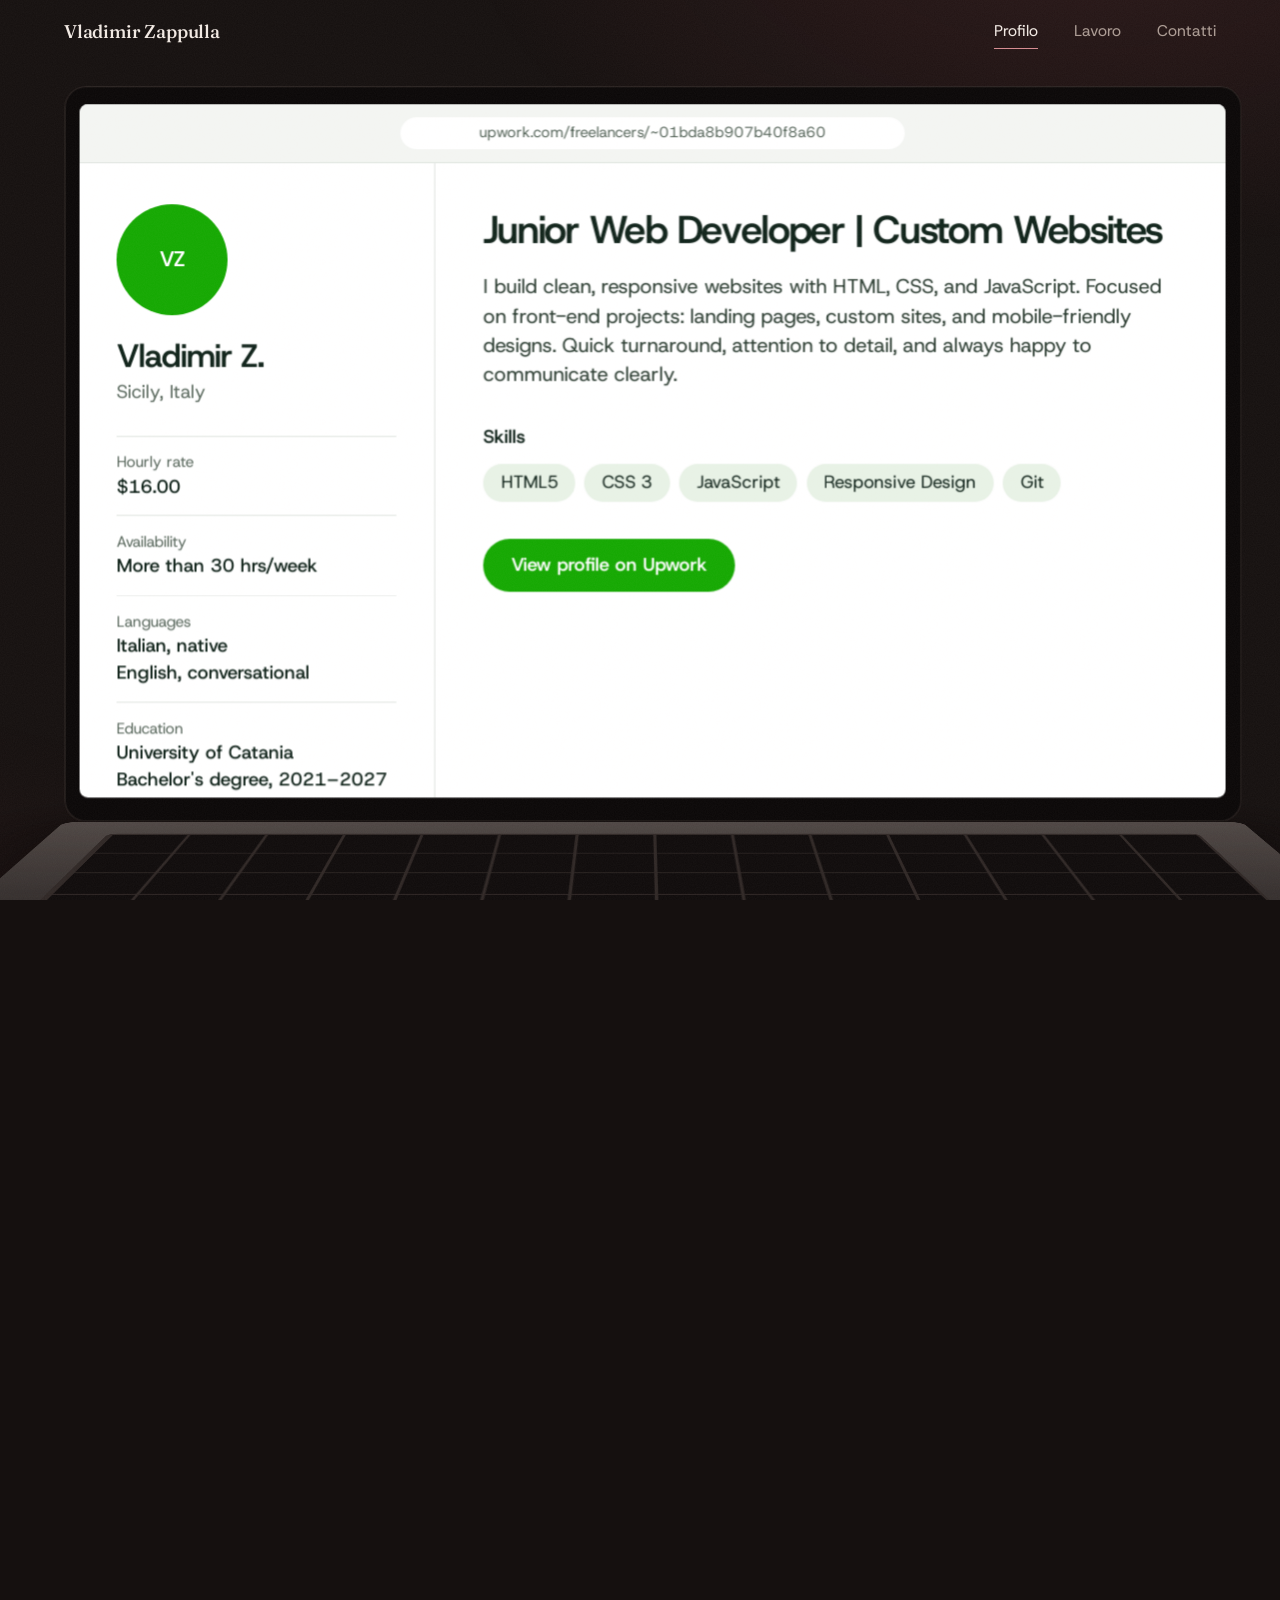
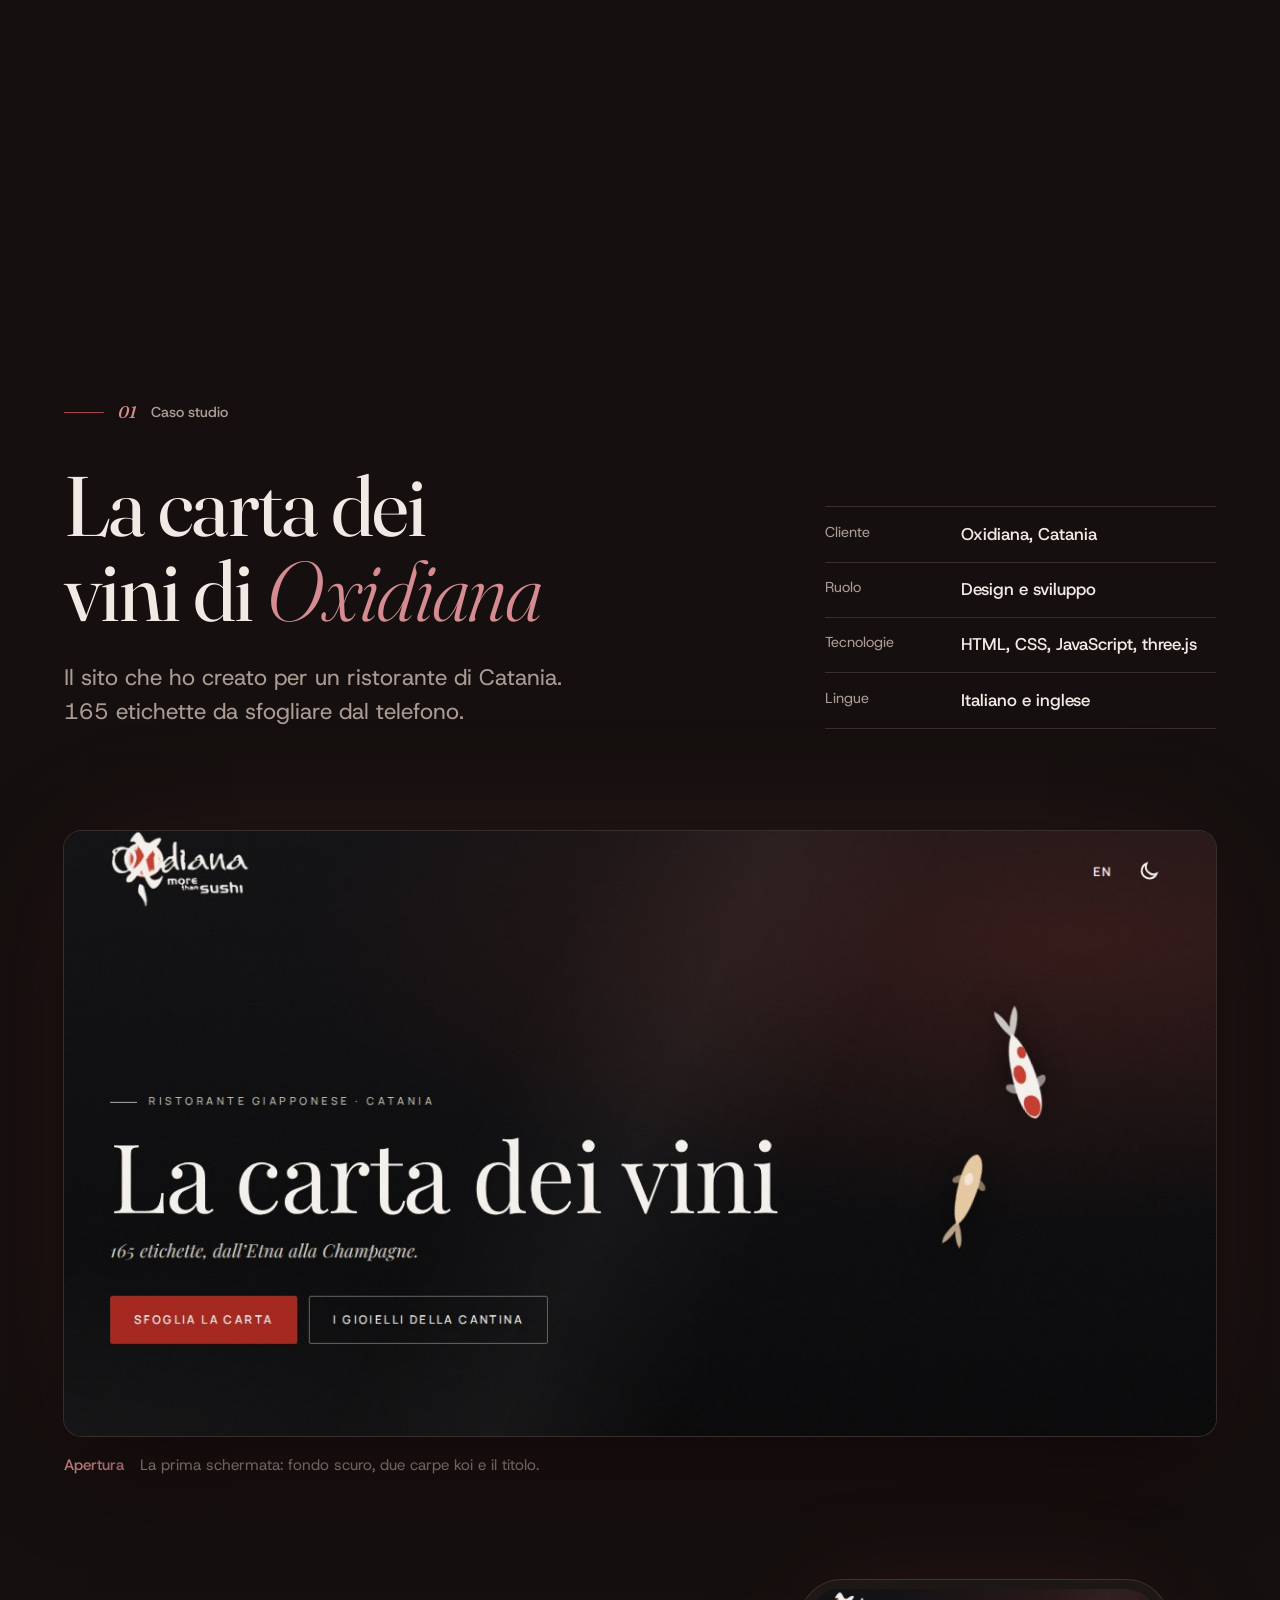
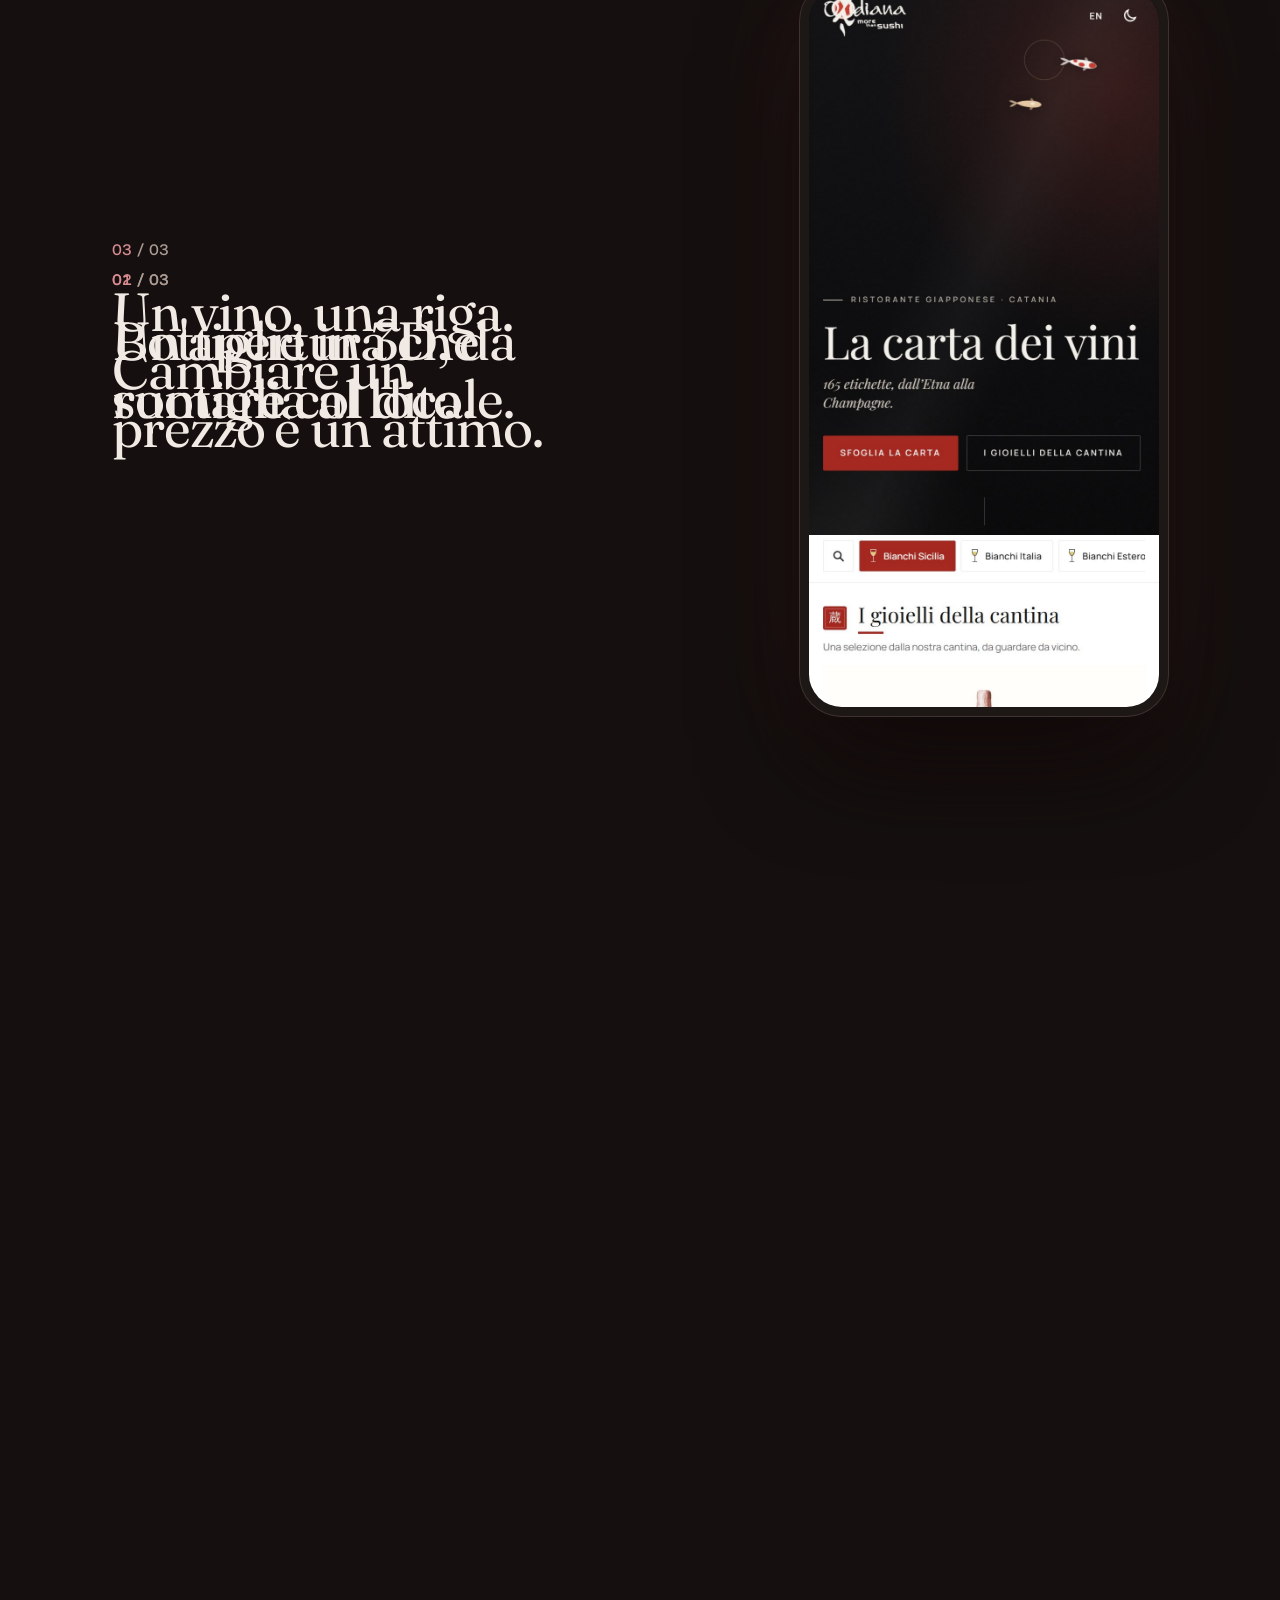
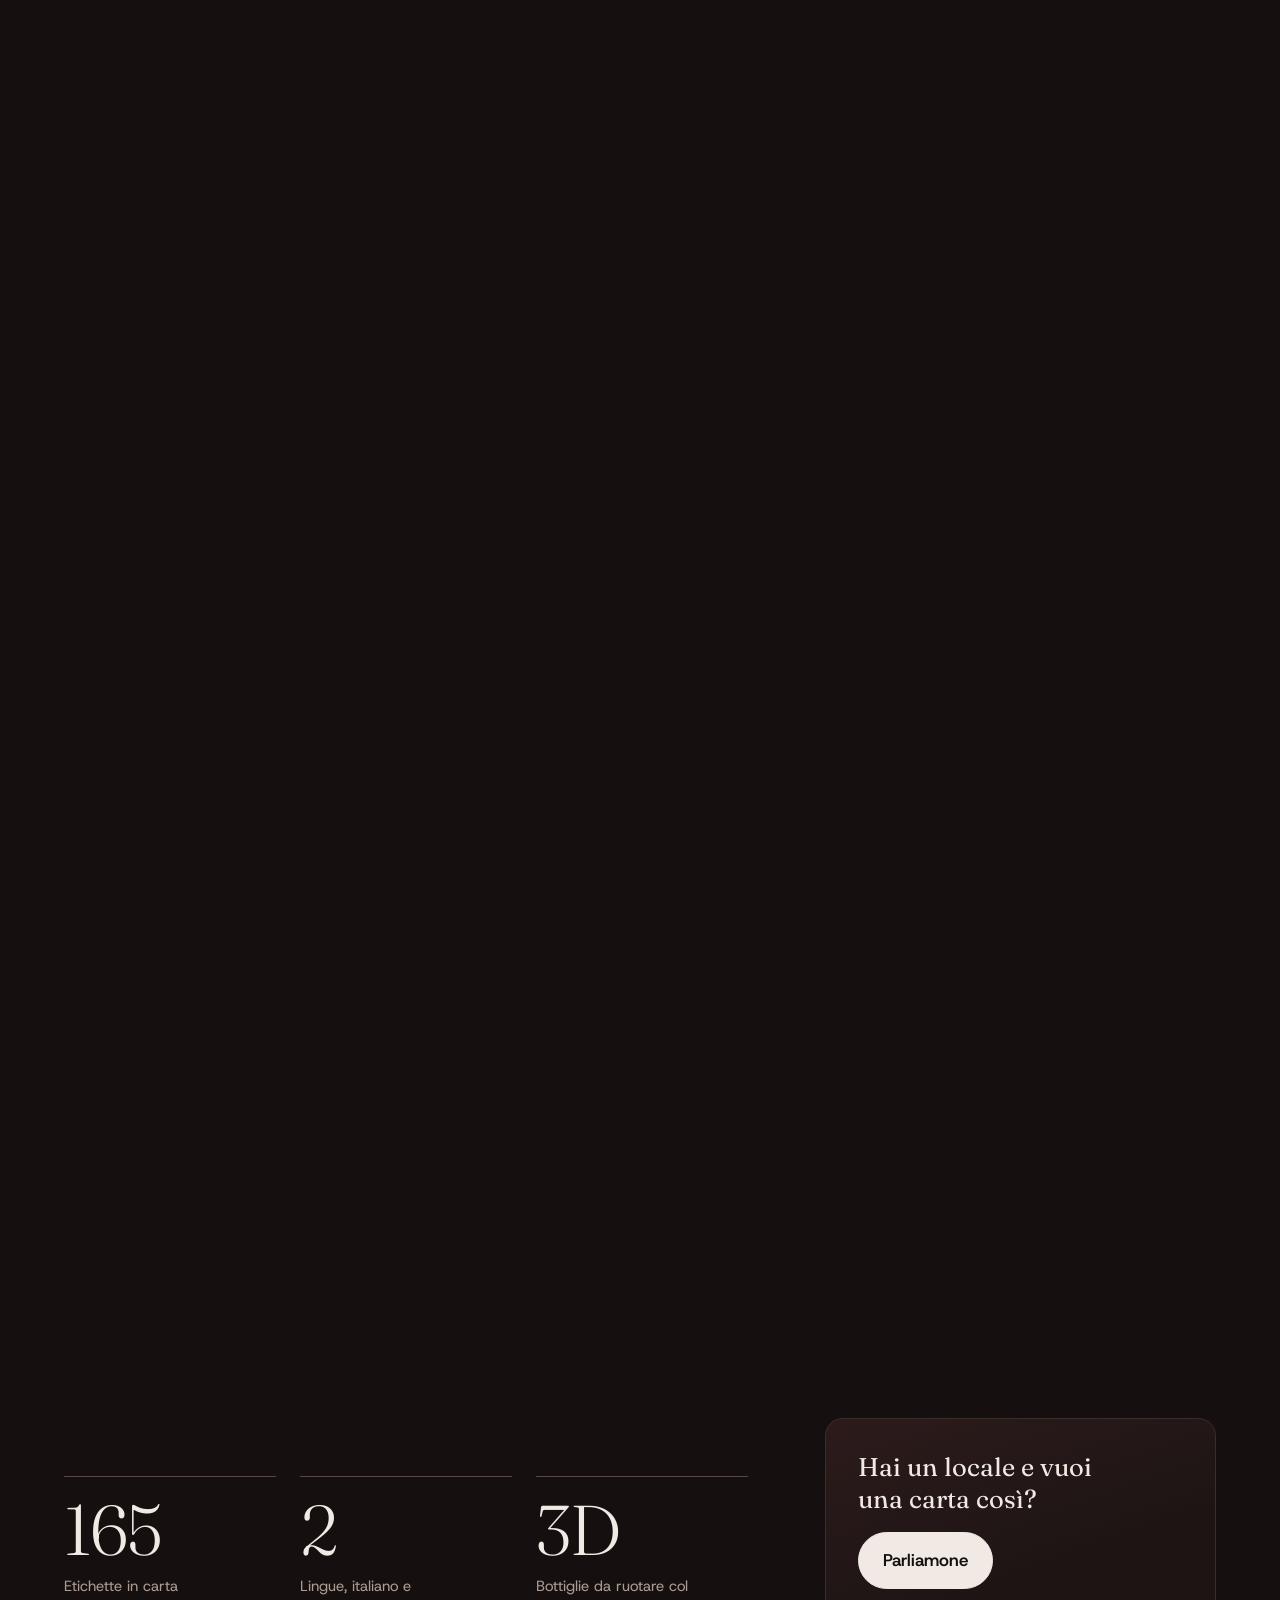
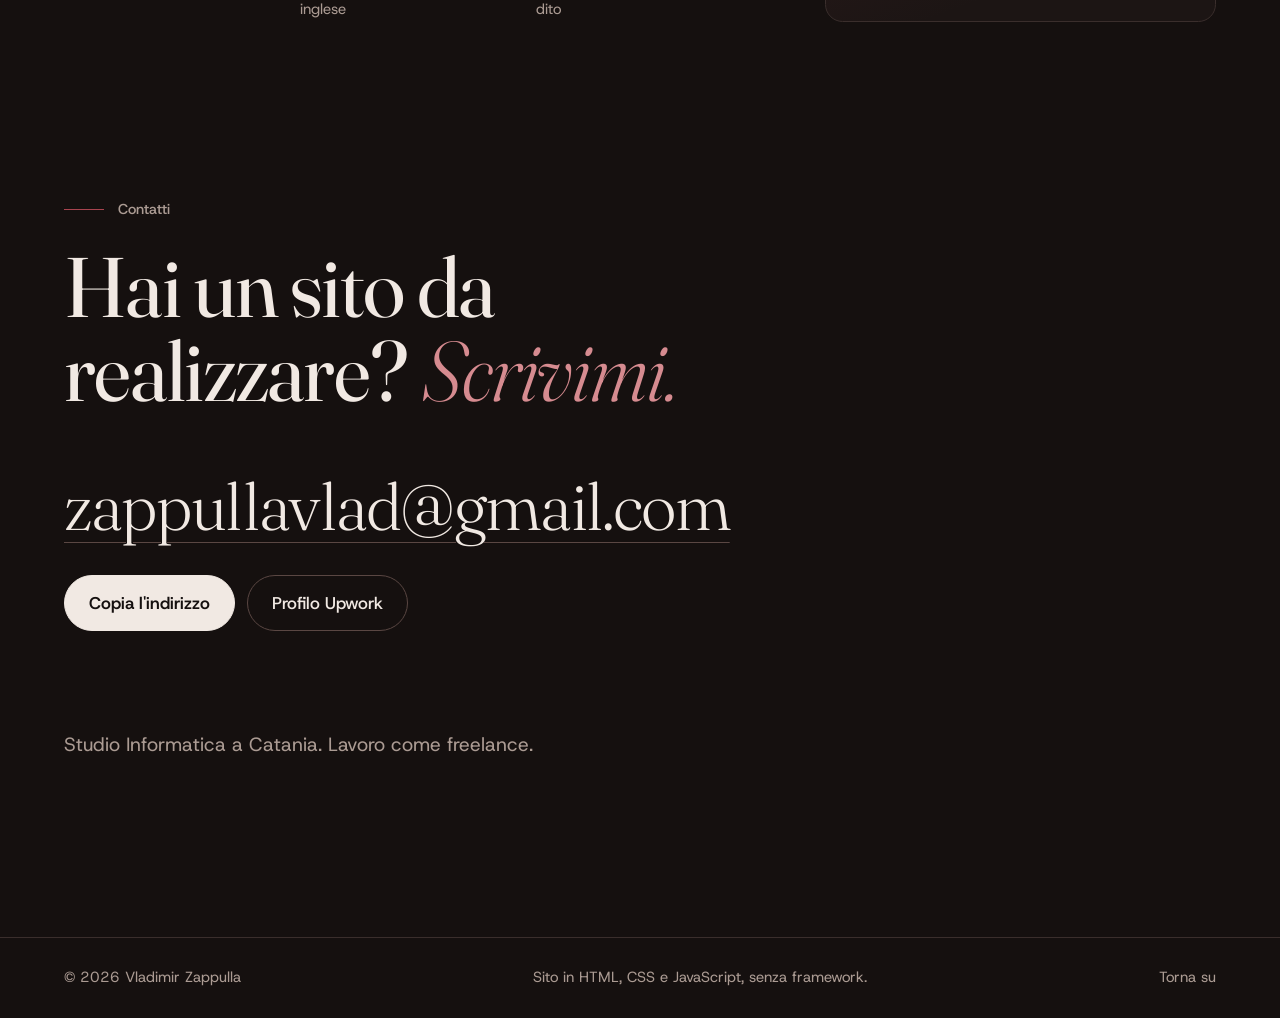
==== commit c107bf8b: "Animazioni più fluide sul telefono Portatile, finestra e scorrimento del telefono ora usano animazio" ====
--- a/index.html
+++ b/index.html
@@ -113,7 +113,7 @@
 
             <figure class="finestra" id="finestra">
                 <div class="finestra__vetro">
-                    <img src="img/vini/apertura.jpg" alt="L'apertura del sito: fondo scuro, due carpe koi e il titolo La carta dei vini" width="1200" height="630" loading="lazy">
+                    <img src="img/vini/apertura.jpg" alt="L'apertura del sito: fondo scuro, due carpe koi e il titolo La carta dei vini" width="1200" height="630" loading="lazy" decoding="async">
                 </div>
                 <figcaption><span>Apertura</span> La prima schermata: fondo scuro, due carpe koi e il titolo.</figcaption>
             </figure>
@@ -135,7 +135,7 @@
                         </li>
                     </ol>
                     <div class="telefono">
-                        <img src="img/vini/telefono.jpg" alt="Il sito visto dal telefono: l'apertura, la vetrina con una bottiglia in 3D e l'elenco dei vini bianchi di Sicilia con i prezzi" width="800" height="5900" loading="lazy">
+                        <img src="img/vini/telefono.jpg" alt="Il sito visto dal telefono: l'apertura, la vetrina con una bottiglia in 3D e l'elenco dei vini bianchi di Sicilia con i prezzi" width="800" height="5900" loading="lazy" decoding="async">
                     </div>
                 </div>
             </div>
--- a/style.css
+++ b/style.css
@@ -47,12 +47,21 @@
     font-size: 1.0625rem;
     line-height: 1.6;
     color: var(--testo);
+    background: var(--fondo);
+    -webkit-font-smoothing: antialiased;
+}
+
+/* le luci di fondo stanno ferme su un livello loro:
+   con background-attachment: fixed il telefono ridipingeva tutta la pagina a ogni scorrimento */
+body::before {
+    content: "";
+    position: fixed;
+    inset: 0;
+    z-index: -1;
+    pointer-events: none;
     background:
         radial-gradient(ellipse 70% 55% at 85% -10%, rgb(168 68 79 / 0.16), transparent 70%),
-        radial-gradient(ellipse 50% 45% at -10% 110%, rgb(168 68 79 / 0.07), transparent 70%),
-        var(--fondo);
-    background-attachment: fixed;
-    -webkit-font-smoothing: antialiased;
+        radial-gradient(ellipse 50% 45% at -10% 110%, rgb(168 68 79 / 0.07), transparent 70%);
 }
 
 /* grana leggera sopra tutto, non riceve clic */
@@ -149,6 +158,15 @@
     border-bottom-color: rgb(58 46 44 / 0.6);
     -webkit-backdrop-filter: blur(12px);
     backdrop-filter: blur(12px);
+}
+
+/* sui touch la sfocatura sotto la barra costa un ricalcolo a ogni fotogramma: meglio un fondo pieno */
+@media (pointer: coarse) {
+    .sotto .bar {
+        background: rgb(21 16 15 / 0.95);
+        -webkit-backdrop-filter: none;
+        backdrop-filter: none;
+    }
 }
 
 .bar a {
@@ -491,13 +509,21 @@
     width: 100%;
     height: 100%;
     border-radius: calc(var(--w) * 0.012) calc(var(--w) * 0.012) calc(var(--w) * 0.03) calc(var(--w) * 0.03);
-    background:
-        linear-gradient(rgb(255 240 230 / calc(var(--luce) * 0.1)), transparent 45%),
-        linear-gradient(#3a3331, #252020);
+    background: linear-gradient(#3a3331, #252020);
     box-shadow: 0 0 7rem 1.5rem rgb(var(--ombra) / 0.7);
     transform-style: preserve-3d;
     transform-origin: 50% 0;
     transform: rotateX(90deg);
+}
+
+/* il riflesso dello schermo sulla base: cambia solo l'opacità, così non si ridipinge */
+.portatile__base::before {
+    content: "";
+    position: absolute;
+    inset: 0;
+    border-radius: inherit;
+    background: linear-gradient(rgb(255 240 230 / 0.1), transparent 45%);
+    opacity: var(--luce);
 }
 
 .portatile__tasti {
@@ -1058,6 +1084,169 @@
     transform: none;
 }
 
+/* ANIMAZIONI LEGATE ALLO SCORRIMENTO
+   Dove il browser le supporta, portatile, finestra e telefono si muovono con animazioni CSS
+   agganciate allo scorrimento: le calcola il compositore insieme allo scroll, senza aspettare
+   lo script, ed è questo che le rende fluide sul telefono. Le percentuali sono le stesse
+   soglie che lo script usa dove queste animazioni mancano (script.js, muoviPortatile). */
+@supports (animation-timeline: view()) {
+    @media (prefers-reduced-motion: no-preference) {
+        .scena--portatile {
+            view-timeline: --portatile block;
+            /* auto sottrarrebbe lo scroll-padding della barra: qui conta tutto lo schermo, come nello script */
+            view-timeline-inset: 0;
+        }
+
+        .scorri-telefono {
+            view-timeline: --telefono block;
+            /* auto sottrarrebbe lo scroll-padding della barra: qui conta tutto lo schermo, come nello script */
+            view-timeline-inset: 0;
+        }
+
+        .finestra {
+            view-timeline: --finestra block;
+            /* auto sottrarrebbe lo scroll-padding della barra: qui conta tutto lo schermo, come nello script */
+            view-timeline-inset: 0;
+        }
+
+        .portatile,
+        .portatile__coperchio,
+        .portatile__base::before,
+        .schermo::after,
+        .intro {
+            animation-duration: 1ms;
+            animation-fill-mode: both;
+            animation-timing-function: linear;
+            animation-timeline: --portatile;
+            animation-range: contain 0% contain 100%;
+        }
+
+        .portatile {
+            animation-name: portatile-vista;
+            will-change: transform;
+        }
+
+        .portatile__coperchio {
+            animation-name: portatile-apre;
+            will-change: transform;
+        }
+
+        .portatile__base::before {
+            animation-name: portatile-luce;
+        }
+
+        .schermo::after {
+            animation-name: portatile-buio;
+        }
+
+        .intro {
+            animation-name: intro-esce;
+        }
+
+        .telefono img {
+            animation: telefono-scorre 1ms linear both;
+            animation-timeline: --telefono;
+            animation-range: contain 0% contain 100%;
+        }
+
+        /* la finestra cresce mentre il suo bordo alto sale dal fondo fino al 10% dello schermo */
+        .finestra__vetro {
+            animation: finestra-cresce 1ms cubic-bezier(0.33, 1, 0.68, 1) both;
+            animation-timeline: --finestra;
+            animation-range: cover 0% cover 90svh;
+        }
+    }
+}
+
+/* chiuso e visto dall'alto -> aperto -> di fronte, a tutto schermo */
+@keyframes portatile-vista {
+    0%,
+    3% {
+        transform: translateY(calc(10svh - var(--w) * 0.45)) rotateX(-62deg) scale3d(0.5, 0.5, 0.5);
+        animation-timing-function: cubic-bezier(0.65, 0, 0.35, 1);
+    }
+    45%,
+    50% {
+        transform: translateY(calc(5svh - var(--w) * 0.1656)) rotateX(-14deg) scale3d(0.62, 0.62, 0.62);
+        animation-timing-function: cubic-bezier(0.65, 0, 0.35, 1);
+    }
+    86%,
+    100% {
+        transform: translateY(0) rotateX(0deg) scale3d(1, 1, 1);
+    }
+}
+
+@keyframes portatile-apre {
+    0%,
+    3% {
+        transform: rotateX(-89deg) translateZ(-2px);
+        animation-timing-function: cubic-bezier(0.65, 0, 0.35, 1);
+    }
+    45%,
+    50% {
+        transform: rotateX(12deg) translateZ(-2px);
+        animation-timing-function: cubic-bezier(0.65, 0, 0.35, 1);
+    }
+    86%,
+    100% {
+        transform: rotateX(0deg) translateZ(-2px);
+    }
+}
+
+/* lo schermo si accende a metà apertura */
+@keyframes portatile-luce {
+    0%,
+    20.7% {
+        opacity: 0;
+    }
+    27.3%,
+    100% {
+        opacity: 1;
+    }
+}
+
+@keyframes portatile-buio {
+    0%,
+    20.7% {
+        opacity: 1;
+    }
+    27.3%,
+    100% {
+        opacity: 0;
+    }
+}
+
+@keyframes intro-esce {
+    0%,
+    2% {
+        opacity: 1;
+        transform: none;
+    }
+    14%,
+    100% {
+        opacity: 0;
+        transform: translateY(-3rem);
+    }
+}
+
+@keyframes telefono-scorre {
+    from {
+        transform: translate3d(0, 0, 0);
+    }
+    to {
+        transform: translate3d(0, -72.88%, 0);
+    }
+}
+
+@keyframes finestra-cresce {
+    from {
+        transform: scale(0.86);
+    }
+    to {
+        transform: scale(1);
+    }
+}
+
 /* SENZA ANIMAZIONI: niente sezioni bloccate, tutto in fila */
 .fermo .scena--portatile,
 .fermo .scorri-telefono {
